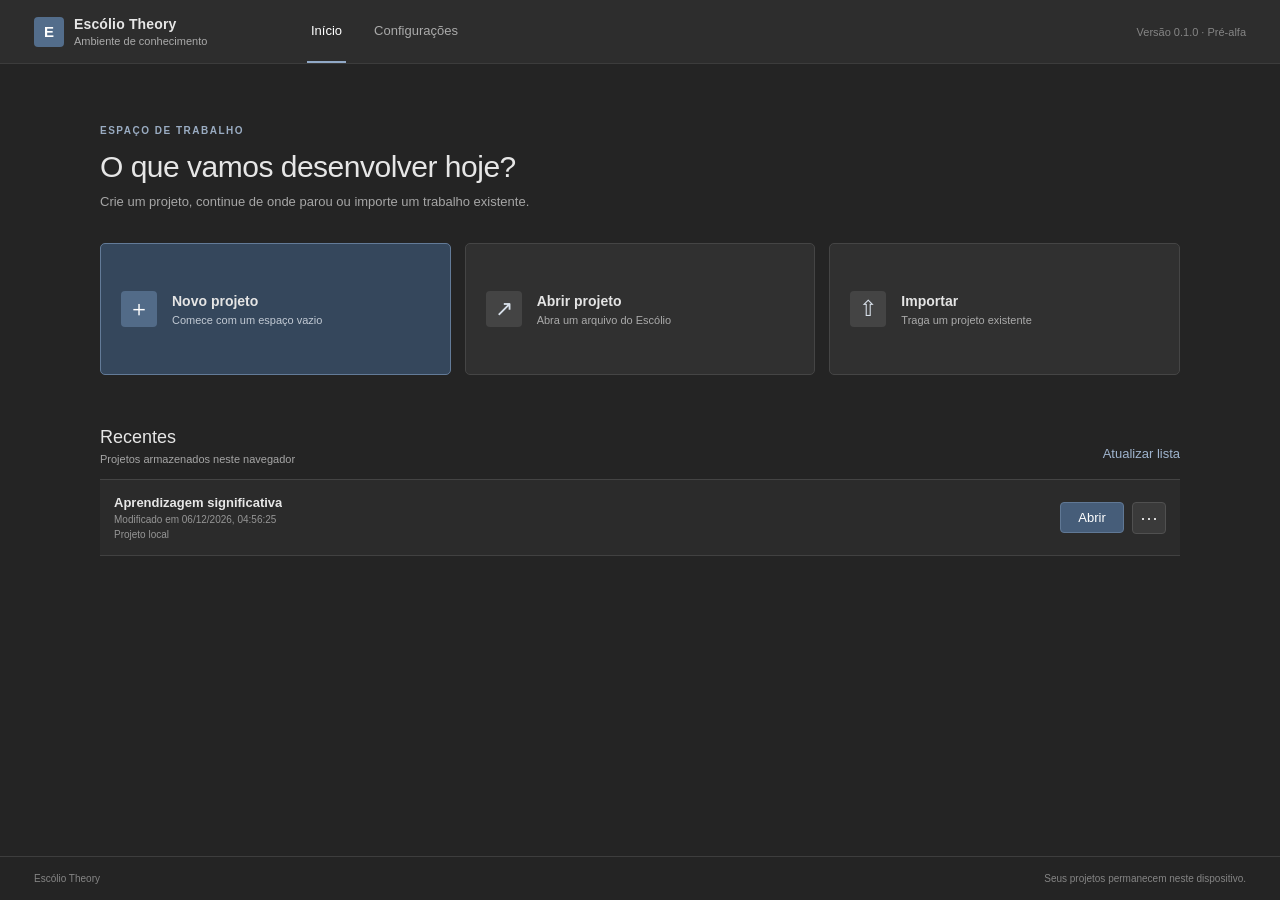
==== index.html @ ef3e4daf "Simplifica quadros de fórmulas e adiciona editor de código" ====
<!doctype html>
<html lang="pt-BR">
<head>
<meta charset="utf-8">
<meta name="viewport" content="width=device-width,initial-scale=1">
<meta name="theme-color" content="#10151d">
<meta name="description" content="Escólio Theory: ambiente para representar, organizar e estudar teorias por mapas conceituais e escólios.">
<title>Escólio Theory</title>
<link rel="stylesheet" href="css/app.css">
<link rel="stylesheet" href="css/planos-teoricos.css">
<link rel="stylesheet" href="css/escolios.css">
<link rel="stylesheet" href="css/imagens.css">
<link rel="stylesheet" href="css/interface-adobe.css">
<link rel="stylesheet" href="css/tela-inicial.css">
<link rel="stylesheet" href="css/ciencias.css">
</head>
<body>
<section id="home-screen" class="home-screen" aria-label="Tela inicial do Escólio Theory">
<header class="home-topbar"><div class="brand"><div class="mark">E</div><div><strong>Escólio Theory</strong><small>Ambiente de conhecimento</small></div></div><nav class="home-nav" aria-label="Navegação inicial"><button class="active" data-home-view="start">Início</button><button data-home-view="settings">Configurações</button></nav><span class="home-version">Versão 0.1.0 · Pré-alfa</span></header>
<main class="home-main"><section class="home-welcome"><div><span class="eyebrow">ESPAÇO DE TRABALHO</span><h1>O que vamos desenvolver hoje?</h1><p>Crie um projeto, continue de onde parou ou importe um trabalho existente.</p></div></section>
<section id="home-start-view" class="home-view"><div class="home-actions">
<button class="home-action home-action-primary" id="home-new-project"><span class="home-action-icon">＋</span><strong>Novo projeto</strong><small>Comece com um espaço vazio</small></button>
<button class="home-action" id="home-open-project"><span class="home-action-icon">↗</span><strong>Abrir projeto</strong><small>Abra um arquivo do Escólio</small></button>
<button class="home-action" id="home-import-project"><span class="home-action-icon">⇧</span><strong>Importar</strong><small>Traga um projeto existente</small></button>
</div><div class="home-section-head"><div><h2>Recentes</h2><p>Projetos armazenados neste navegador</p></div><button id="home-refresh-recent" class="home-text-button">Atualizar lista</button></div><div id="home-recent-list" class="home-recent-list"></div><div id="home-empty-recent" class="home-empty" hidden><strong>Nenhum projeto recente</strong><p>Crie um projeto novo ou importe um arquivo para começar.</p></div></section>
<section id="home-settings-view" class="home-view home-settings-view" hidden><div class="settings-heading"><span class="eyebrow">PREFERÊNCIAS DO APLICATIVO</span><h2>Configurações</h2><p>Esta área está reservada para as configurações gerais do Escólio Theory.</p></div><article class="settings-placeholder"><div class="settings-placeholder-icon">⚙</div><div><strong>Configurações em desenvolvimento</strong><p>Em uma próxima etapa, esta área reunirá aparência, comportamento, armazenamento, atalhos e preferências do programa.</p></div></article></section></main>
<footer class="home-footer"><span>Escólio Theory</span><span>Seus projetos permanecem neste dispositivo.</span></footer></section>
<div class="app" id="editor-app" hidden>
<header class="topbar">
  <div class="brand"><div class="mark">E</div><div><strong>Escólio Theory</strong><small>Ambiente de conhecimento</small></div></div>
  <div class="project-name"><button id="back-to-home" class="home-return" title="Voltar à tela inicial">⌂ Início</button><span>Projeto: <strong id="project-title">Carregando…</strong></span></div>
  <nav class="toolbar" aria-label="Ações do projeto">
    <button id="undo" title="Desfazer (Ctrl+Z)">↶</button><button id="redo" title="Refazer">↷</button>
    <button id="open-json">Abrir</button><button id="save-json" class="primary">Exportar projeto</button>
  </nav>
</header>
<main class="workspace">
<aside class="left">
  <div class="section-label">Navegação</div>
  <nav class="navigation" aria-label="Áreas do programa">
    <button class="nav-item active" data-area="mapa"><span>⌘</span> Visão geral</button>
    <button class="nav-item" data-area="mapas"><span>◇</span> Mapas conceituais</button>
    <button class="nav-item" data-area="planos"><span>▤</span> Planos teóricos</button>
    <button class="nav-item" data-area="diagramas"><span>▦</span> Diagramas</button>
    <button class="nav-item" data-area="escolios"><span>✎</span> Escólios</button>
    <button class="nav-item" data-area="documentos"><span>▧</span> Documentos</button>

  </nav>
  <div class="section-label section-heading"><span>Estrutura do projeto</span><button id="new-folder" title="Criar pasta">＋</button></div>
  <div id="project-tree" class="project-tree" aria-label="Conteúdo do projeto"></div>
  <div class="sidebar-actions">
    <button class="action" id="new-project">＋ Novo projeto</button>
    <button class="action" id="load-example">◈ Carregar exemplo</button>
    <button class="action" id="add-node">＋ Adicionar conceito</button>
    <button class="action" id="add-text">＋ Texto livre</button>
    <button class="action" id="export-md">⇩ Exportar Markdown</button>
    <button class="action" id="save-json-copy">⇩ Exportar projeto JSON</button>
  </div>
  <div class="stat"><div><b id="count-nodes">0</b><small>Elementos</small></div><div><b id="count-edges">0</b><small>Relações</small></div></div>
  <p class="footer-note">Versão 0.1.0 · Pré-alfa<br>Dados armazenados neste navegador. Exporte o JSON para manter uma cópia externa.</p>
</aside>
<section class="canvas-wrap" aria-label="Mapa conceitual">
  <div class="canvas-head"><b>Mapa conceitual</b><small>Organize ideias e relações</small></div>
  <div class="canvas-tools"><button id="add-node-top">＋ Elemento</button><button id="add-text-top">＋ Texto livre</button><button id="add-formula-block">∑ Fórmulas</button><button id="add-code-block">&lt;/&gt; Código</button><div id="diagram-tools" class="diagram-tools" hidden><span class="diagram-tools-label">Modelos</span><select id="diagram-template" aria-label="Modelo de diagrama"><option value="fluxograma">Fluxograma</option><option value="uml">UML · Classes</option><option value="arquitetura">Arquitetura</option><option value="rede">Rede</option><option value="circuito">Circuito lógico</option><option value="cientifico">Esquema científico</option></select><button id="diagram-add-template">Criar modelo</button></div><button id="clear-selection" title="Limpar seleção">Limpar seleção</button></div>
  <svg id="map" class="map" viewBox="0 0 1200 760" role="img" aria-label="Mapa conceitual do projeto"></svg>
  <div class="empty" id="empty" hidden><div><h2>Seu espaço de conhecimento</h2><p>Comece criando um conceito ou carregue o exemplo demonstrativo. Arraste de um ponto de conexão de um conceito até o ponto de outro conceito.</p><button class="primary" onclick="document.getElementById('add-node').click()">Criar primeiro conceito</button></div></div>
  <div class="status">Arraste entre pontos dos conceitos: criar conexão · Ctrl + Z: desfazer</div>
</section>
<div id="planos-workspace" hidden></div>
<div id="escolios-workspace" hidden></div>
<div id="ciencias-workspace" hidden></div>
<aside class="right">
  <div class="panel-tabs" role="tablist" aria-label="Painéis de trabalho">
    <button class="panel-tab active" data-panel="properties" role="tab" aria-selected="true">Propriedades</button>
    <button class="panel-tab" data-panel="tools" role="tab" aria-selected="false">Ferramentas</button>
    <button class="panel-tab" data-panel="colors" role="tab" aria-selected="false">Cores</button>
    <button class="panel-tab" data-panel="shapes" role="tab" aria-selected="false">Formas</button>
  </div>
  <section class="panel-content active" id="panel-properties">
    <div class="section-label">Propriedades</div><h2>Inspetor de elemento</h2>
    <div id="inspector"><p class="hint">Carregando inspetor…</p></div>
  </section>
  <section class="panel-content" id="panel-tools" hidden>
    <div class="section-label">Ferramentas</div><h2>Comandos</h2>
    <div class="tool-group"><h3>Criação</h3><button class="action" id="tool-add-node">＋ Novo conceito</button><button class="action" id="tool-add-folder">＋ Nova pasta</button></div>
    <div class="tool-group"><h3>Edição</h3><button class="action" id="tool-duplicate">Duplicar selecionado</button><button class="action" id="tool-delete">Excluir selecionado</button></div>
    <div class="tool-group"><h3>Histórico</h3><div class="tool-row"><button id="tool-undo">↶ Desfazer</button><button id="tool-redo">↷ Refazer</button></div></div>
    <div class="tool-group"><h3>Visualização</h3><div class="tool-row"><button id="zoom-in">＋ Aproximar</button><button id="zoom-out">− Afastar</button></div><button class="action" id="zoom-reset">Ajustar visualização</button></div>
    <p class="hint">As ações contextuais dependem do elemento selecionado.</p>
  </section>
  <section class="panel-content" id="panel-shapes" hidden>
    <div class="section-label">Biblioteca de diagramas</div><h2>Formas</h2>
    <p class="hint">Selecione uma forma para ver sua função e adicioná-la ao diagrama.</p>
    <div id="diagram-shape-library" class="diagram-shape-library" aria-label="Biblioteca de formas"></div>
    <div id="diagram-shape-description" class="diagram-shape-description" aria-live="polite"></div>
    <button class="action primary diagram-shape-add" id="diagram-add-shape">＋ Adicionar forma</button>
  </section>
  <section class="panel-content" id="panel-colors" hidden>
    <div class="section-label">Personalização</div><h2>Painel de cores</h2>
    <p class="hint">Escolha uma cor e aplique individualmente ao elemento selecionado. O significado e a organização das cores ficam a critério do usuário.</p>
    <div class="field"><label for="element-color">Cor selecionada</label><input id="element-color" type="color" value="#2b4c7e"></div>
    <button class="action primary" id="apply-color">Aplicar ao selecionado</button>
    <div class="tool-group"><h3>Paleta do projeto</h3><div id="saved-palette" class="saved-palette"></div><button class="action" id="save-color">＋ Guardar cor na paleta</button></div>
    <div class="tool-group"><h3>Cores recentes</h3><div id="recent-colors" class="saved-palette"></div></div>
  </section>
</aside>
</main>
</div>
<input class="file-input" id="file-open" type="file" accept="application/json,.json">
<div class="toast" id="toast" role="status" aria-live="polite"></div>
<script src="js/config.js"></script>
<script src="js/nucleo/modelo.js"></script>
<script src="js/nucleo/historico.js"></script>
<script src="js/nucleo/migracao.js"></script>
<script src="js/nucleo/validacao.js"></script>
<script src="js/nucleo/estado.js"></script>
<script src="pacotes/index.js"></script>
<script src="pacotes/geral.js"></script>
<script src="pacotes/filosofia.js"></script>
<script src="exemplos/exemplo.js"></script>
<script src="js/planos-teoricos-offline.js"></script>
<script src="js/escolios-offline.js"></script>
<script src="js/ciencias-offline.js"></script>
<script src="js/imagens-offline.js"></script>
<script src="js/projetos-offline.js"></script>
<script src="js/app.js"></script>
</body>
</html>
---- css/app.css ----
/* Escólio Theory · interface inicial · licença a definir */
:root{color-scheme:dark;--bg:#10151d;--panel:#171f2b;--panel2:#1d2836;--line:#2c394a;--text:#e8edf4;--muted:#9ba9ba;--accent:#6f91c5;--accent2:#2b4c7e;--danger:#bd6868;--shadow:0 18px 50px #0005;font-family:Inter,ui-sans-serif,system-ui,-apple-system,"Segoe UI",sans-serif}
*{box-sizing:border-box}body{margin:0;background:var(--bg);color:var(--text);height:100vh;overflow:hidden}button,input,textarea,select{font:inherit}button{cursor:pointer;border:1px solid var(--line);border-radius:8px;background:var(--panel2);color:var(--text);padding:9px 12px}button:hover{border-color:var(--accent);background:#26364a}button.primary{background:var(--accent2);border-color:#466a9c}button.danger{color:#e6a0a0}button:disabled{opacity:.4;cursor:not-allowed}
.app{height:100vh;display:grid;grid-template-rows:64px 1fr}.topbar{display:flex;align-items:center;gap:18px;padding:0 20px;border-bottom:1px solid var(--line);background:#131b26}.brand{display:flex;align-items:center;gap:11px;min-width:245px}.mark{width:31px;height:31px;border-radius:9px;background:linear-gradient(145deg,#7797c8,#2b4c7e);display:grid;place-items:center;font-weight:800;color:white}.brand strong{display:block;font-size:14px;letter-spacing:.2px}.brand small{color:var(--muted);font-size:11px}.project-name{flex:1;min-width:100px;color:var(--muted);font-size:13px}.toolbar{display:flex;gap:7px;align-items:center}.workspace{display:grid;grid-template-columns:250px minmax(0,1fr) 290px;min-height:0}.left,.right{background:var(--panel);padding:18px 16px;overflow:auto}.left{border-right:1px solid var(--line)}.right{border-left:1px solid var(--line)}.section-label{font-size:10px;text-transform:uppercase;letter-spacing:1.2px;color:var(--muted);font-weight:700;margin:5px 0 13px}.left p,.hint{font-size:12px;line-height:1.55;color:var(--muted)}.left .action{width:100%;text-align:left;margin:4px 0}.left .action span{color:var(--muted);float:right}.stat{border-top:1px solid var(--line);margin-top:20px;padding-top:15px;display:grid;grid-template-columns:1fr 1fr;gap:10px}.stat div{background:#111923;border:1px solid var(--line);border-radius:9px;padding:11px}.stat b{display:block;font-size:20px}.stat small{font-size:10px;color:var(--muted)}.canvas-wrap{position:relative;min-width:0;overflow:hidden;background-color:#111821;background-image:radial-gradient(#344255 1px,transparent 1px);background-size:22px 22px}.canvas-head{position:absolute;top:15px;left:18px;z-index:2;background:#151e2bdc;border:1px solid var(--line);padding:9px 12px;border-radius:9px;backdrop-filter:blur(8px)}.canvas-head b{font-size:12px;display:block}.canvas-head small{color:var(--muted);font-size:10px}.canvas-tools{position:absolute;right:16px;top:15px;z-index:2;display:flex;gap:6px}.canvas-tools button{padding:7px 10px;background:#151e2bde}.map{width:100%;height:100%;min-height:450px;touch-action:none;user-select:none}.edge{stroke:#6e829d;stroke-width:2;opacity:.8}.edge-label{fill:#aebbd0;font-size:12px;text-anchor:middle}.node{cursor:grab}.node:active{cursor:grabbing}.node:not(.text-node) rect{fill:#1c2a3b;stroke:#56739b;stroke-width:1.5;rx:12}.node:not(.text-node).selected rect{stroke:#a8c6f2;stroke-width:3;filter:drop-shadow(0 0 8px #6f91c588)}.node text{fill:#f0f4fa;font-size:14px;text-anchor:middle;pointer-events:none}.node .sub{fill:#aab8c9;font-size:10px}.empty{position:absolute;inset:0;display:grid;place-items:center;text-align:center;padding:30px;pointer-events:auto}.empty[hidden]{display:none!important}.empty div{max-width:360px;background:#151e2be8;border:1px solid var(--line);padding:25px;border-radius:14px}.empty h2{font-size:17px;margin:0 0 8px}.empty p{color:var(--muted);font-size:12px;line-height:1.6}.field{margin:13px 0}.field label{display:block;color:var(--muted);font-size:11px;margin-bottom:6px}.field input,.field textarea,.field select{width:100%;border:1px solid var(--line);border-radius:8px;background:#101720;color:var(--text);padding:9px;outline:none}.field textarea{min-height:100px;resize:vertical;line-height:1.5}.field input:focus,.field textarea:focus{border-color:var(--accent)}.right h2{font-size:14px;margin:0 0 18px}.inspector-actions{display:flex;gap:7px;flex-wrap:wrap}.inspector-actions button{font-size:11px}.status{position:absolute;bottom:12px;left:14px;font-size:10px;color:var(--muted);background:#151e2bdc;padding:6px 9px;border-radius:6px}.toast{position:fixed;bottom:20px;left:50%;transform:translateX(-50%);background:#26384d;border:1px solid #58759b;padding:10px 16px;border-radius:9px;box-shadow:var(--shadow);font-size:12px;z-index:10;display:none}.toast.show{display:block}.file-input{display:none}.footer-note{font-size:10px;color:var(--muted);line-height:1.5;margin-top:25px}
@media(max-width:1050px){.workspace{grid-template-columns:205px minmax(0,1fr) 250px}.brand{min-width:190px}.topbar{gap:10px;padding:0 12px}.toolbar button{padding:8px;font-size:11px}}
@media(max-width:760px){body{overflow:auto;height:auto}.app{height:auto;min-height:100vh;grid-template-rows:auto 1fr}.topbar{flex-wrap:wrap;padding:12px}.brand{min-width:0}.project-name{order:3;flex-basis:100%}.toolbar{margin-left:auto;flex-wrap:wrap}.workspace{grid-template-columns:1fr;grid-template-rows:auto minmax(520px,65vh) auto}.left{display:none}.right{border-top:1px solid var(--line)}.map{min-height:520px}}
/* Pontos de conexão do mapa */
.connection-port{fill:#dce5f0;stroke:#526d91;stroke-width:1.5;cursor:crosshair;opacity:.85;transition:opacity .12s,fill .12s}.node:hover .connection-port,.node.selected .connection-port{opacity:1}.connection-port:hover{fill:#7fa4d8;stroke:#dce5f0;opacity:1}.edge-preview{stroke:#8da9d0;stroke-width:2;stroke-dasharray:5 4;pointer-events:none}

/* Seleção e edição de rótulos das conexões */
.edge{cursor:pointer}.edge.selected-edge{stroke:#a8c6f2;stroke-width:3;opacity:1}.edge-label{cursor:pointer;paint-order:stroke;stroke:#111821;stroke-width:4px;stroke-linejoin:round}.edge-label.selected-edge-label{fill:#dce8fb}


/* Painéis de navegação, estrutura, ferramentas e cores */
.workspace{grid-template-columns:258px minmax(0,1fr) 300px}
.left{display:flex;flex-direction:column;gap:7px}
.navigation{display:grid;gap:3px}
.nav-item{width:100%;text-align:left;background:transparent;border-color:transparent;padding:8px 9px;font-size:12px;color:var(--muted)}
.nav-item span{display:inline-block;width:22px;color:var(--muted)}
.nav-item.active{background:#223147;border-color:#344b68;color:var(--text)}
.nav-item.active span{color:#c3d3e8}
.section-heading{display:flex;align-items:center;justify-content:space-between;margin-top:17px;margin-bottom:4px}
.section-heading button{padding:2px 7px;font-size:16px}
.project-tree{min-height:90px;max-height:34vh;overflow:auto;border-top:1px solid var(--line);border-bottom:1px solid var(--line);padding:7px 0}
.tree-row{display:flex;align-items:center;gap:6px;width:100%;padding:6px 7px;border:0;background:transparent;text-align:left;font-size:11px;color:var(--text);border-radius:5px}
.tree-row:hover,.tree-row.selected{background:#223147}
.tree-row .tree-toggle{width:15px;color:var(--muted);text-align:center}
.tree-row .tree-icon{color:#b49a70}
.tree-children{padding-left:13px}
.sidebar-actions{display:grid;gap:2px;margin-top:8px}
.sidebar-actions .action{margin:0;padding:7px 9px;font-size:11px}
.left .stat{margin-top:auto}
.right{padding:0;display:flex;flex-direction:column}
.panel-tabs{display:flex;gap:2px;padding:10px 10px 0;border-bottom:1px solid var(--line);position:sticky;top:0;background:var(--panel);z-index:3}
.panel-tab{flex:1;padding:8px 4px;border:0;border-bottom:2px solid transparent;border-radius:0;background:transparent;font-size:11px;color:var(--muted)}
.panel-tab.active{color:var(--text);border-bottom-color:var(--accent)}
.panel-content{padding:16px;overflow:auto;min-height:0}
.panel-content[hidden]{display:none!important}
.panel-content h2{margin-top:0}
.tool-group{border-top:1px solid var(--line);padding:12px 0}
.tool-group h3{font-size:11px;color:var(--muted);font-weight:600;margin:0 0 8px}
.tool-group .action{width:100%;text-align:left;margin:3px 0;font-size:11px}
.tool-row{display:flex;gap:6px}.tool-row button{flex:1;font-size:11px;padding:8px 5px}
.saved-palette{display:flex;flex-wrap:wrap;gap:7px;margin:9px 0}
.palette-swatch{width:27px;height:27px;padding:0;border:1px solid #ffffff55;border-radius:5px;min-width:27px}
.palette-swatch:hover{outline:2px solid var(--accent);outline-offset:2px}
#element-color{width:100%;height:39px;padding:3px;border:1px solid var(--line);border-radius:7px;background:var(--panel2)}
.inspector-section{border-top:1px solid var(--line);margin-top:12px}
.inspector-section summary{cursor:pointer;padding:11px 0;font-size:11px;font-weight:650;color:var(--text);list-style:none}
.inspector-section summary:after{content:"＋";float:right;color:var(--muted)}
.inspector-section[open] summary:after{content:"−"}
.inspector-section .section-body{padding-bottom:7px}
.node:not(.text-node) rect{fill:#1c2a3b;stroke-width:2}
.edge{stroke-width:2}
@media(max-width:1050px){.workspace{grid-template-columns:220px minmax(0,1fr) 270px}}
@media(max-width:760px){.workspace{grid-template-columns:1fr;grid-template-rows:auto minmax(520px,65vh) auto}.left{display:flex;max-height:none;border-right:0;border-bottom:1px solid var(--line)}.project-tree{max-height:180px}.right{border-left:0}.panel-content{max-height:none}}

/* Relações formais são destacadas sem alterar a identidade visual do mapa. */
.edge.formal-proposition{stroke-width:2.6;opacity:1}.edge-label.proposition-label{font-weight:650;fill:#d3deed}


/* Elemento Texto Livre */
.text-node-foreign{overflow:visible}
.text-node-content{width:100%;height:100%;padding:4px 7px;color:var(--text);font-size:14px;line-height:1.5;overflow:hidden;overflow-wrap:anywhere;user-select:text;background:transparent;border:0;outline:0}
.text-node-content h1,.text-node-content h2,.text-node-content h3{line-height:1.2;margin:0 0 .45em;font-weight:700}
.text-node-content h1{font-size:1.55em}.text-node-content h2{font-size:1.3em}.text-node-content h3{font-size:1.12em}
.text-node-content p{margin:0 0 .55em}.text-node-content p:last-child{margin-bottom:0}
.text-node-content ul,.text-node-content ol{margin:.25em 0 .6em;padding-left:1.5em}
.text-node-content blockquote{margin:.4em 0;padding-left:.8em;border-left:2px solid var(--accent);color:var(--muted)}
.text-node-content code{font-family:ui-monospace,monospace;background:#64748b33;border-radius:3px;padding:1px 3px}
.text-node-content pre{white-space:pre-wrap;background:#0c121a;padding:7px;border-radius:5px}
.text-node-content a{color:#9bb9e5;text-decoration:underline}
.text-node-content textarea{width:100%;height:100%;min-height:55px;resize:none;background:transparent;color:var(--text);border:0;border-radius:0;padding:7px;font:inherit;line-height:1.5;outline:none;user-select:text}
.text-node-frame{fill:transparent;stroke:transparent;stroke-width:1.2;pointer-events:all}
.node.selected .text-node-frame{stroke:#a8c6f2;stroke-dasharray:4 3}
.text-resize-handle{fill:#dce5f0;stroke:#526d91;stroke-width:1.5;cursor:nwse-resize}
.text-node .connection-port{opacity:.08}
.text-node.selected .connection-port,.text-node:hover .connection-port{opacity:1}

/* Estilos configuráveis das conexões */
.edge{fill:none;stroke-linecap:round;stroke-linejoin:round;pointer-events:stroke}
.edge.selected-edge{pointer-events:stroke}
#inspector input[type="range"]{width:100%;padding:0}
#inspector input[type="color"]{width:100%;height:34px;padding:2px}

/* Ferramentas da área Diagramas */
.diagram-tools{display:flex;gap:5px;align-items:center;padding:5px;background:#151e2be8;border:1px solid var(--line);border-radius:8px}
.diagram-tools[hidden]{display:none!important}
.diagram-tools select{max-width:145px;background:#101720;color:var(--text);border:1px solid var(--line);border-radius:6px;padding:7px;font-size:11px}
.diagram-tools button{font-size:11px;padding:7px 9px;white-space:nowrap}
.diagram-shape{stroke-width:1.7;vector-effect:non-scaling-stroke}
.diagram-title{fill:var(--text);font-size:13px;text-anchor:middle;dominant-baseline:middle;pointer-events:none}
@media(max-width:1150px){.diagram-tools{flex-wrap:wrap;max-width:55vw}.diagram-tools select{max-width:115px}}

/* Biblioteca lateral de formas do editor de diagramas */
.diagram-tools-label{font-size:10px;color:var(--muted);padding:0 3px;white-space:nowrap}
.diagram-shape-library{display:grid;grid-template-columns:repeat(2,minmax(0,1fr));gap:7px;margin:12px 0}
.diagram-shape-card{min-width:0;display:flex;flex-direction:column;align-items:center;justify-content:center;gap:4px;padding:7px 5px;background:#121a24;border:1px solid var(--line);border-radius:7px;color:var(--text)}
.diagram-shape-card:hover{background:#202d3d;border-color:#7189a8}
.diagram-shape-card.selected{border-color:var(--accent);background:#223147;box-shadow:inset 0 0 0 1px #6f91c555}
.diagram-shape-card svg{display:block;width:100%;height:52px;max-width:100px}
.diagram-shape-card span{font-size:10px;text-align:center;line-height:1.25}
.diagram-shape-description{border-top:1px solid var(--line);padding:11px 2px 5px;min-height:82px}
.diagram-shape-description strong{font-size:12px}
.diagram-shape-description p{font-size:11px;line-height:1.5;color:var(--muted);margin:5px 0}
.diagram-shape-add{width:100%;margin-top:7px}


/* Quadros nativos de fórmulas e código */
.formula-plain-foreign,.code-node-foreign{overflow:visible}
.formula-plain{width:100%;height:100%;background:#151e2b;border:1px solid #536b8b;border-radius:10px;overflow:hidden;padding:14px;box-sizing:border-box}
.formula-plain textarea{width:100%;height:100%;resize:none;border:0;outline:0;background:transparent;color:#e8edf4;font:16px/1.7 ui-monospace,SFMono-Regular,Consolas,monospace;white-space:pre-wrap;overflow:auto}
.node.selected .formula-plain{outline:2px solid #8fb4e8}
.code-node{width:100%;height:100%;display:flex;flex-direction:column;overflow:hidden;background:#090d12;border:1px solid #293646;border-radius:10px;color:#d7e0ec;box-sizing:border-box;box-shadow:0 8px 24px #0005}
.code-node-head{height:30px;flex:0 0 30px;display:flex;align-items:center;padding:0 12px;background:#111821;border-bottom:1px solid #263342}
.code-node-language{font:10px/1 ui-monospace,SFMono-Regular,Consolas,monospace;color:#8da4c0;text-transform:lowercase}
.code-editor{display:flex;flex:1;min-height:0;overflow:hidden;background:#090d12}
.code-gutter{flex:0 0 42px;margin:0;padding:12px 9px 12px 0;overflow:hidden;text-align:right;background:#0d131b;color:#53647b;border-right:1px solid #202b38;font:12px/1.65 ui-monospace,SFMono-Regular,Consolas,monospace;user-select:none}
.code-surface{position:relative;flex:1;min-width:0;overflow:hidden}
.code-highlight,.code-input{position:absolute;inset:0;width:100%;height:100%;margin:0;padding:12px 14px;border:0;white-space:pre;tab-size:4;font:12px/1.65 ui-monospace,SFMono-Regular,Consolas,monospace;letter-spacing:normal;overflow:auto;box-sizing:border-box}
.code-highlight{pointer-events:none;color:#d7e0ec;background:transparent}
.code-highlight code{font:inherit}
.code-input{resize:none;outline:0;background:transparent;color:transparent;-webkit-text-fill-color:transparent;caret-color:#f0f4fa;overflow:auto}
.code-input::selection{background:#526d9180}
.tok-keyword{color:#c792ea}.tok-string{color:#c3e88d}.tok-comment{color:#718096;font-style:italic}.tok-number{color:#f78c6c}.tok-function{color:#82aaff}.tok-variable{color:#f0c674}.tok-operator{color:#89ddff}
.node.selected .code-node{outline:2px solid #8fb4e8}
---- css/planos-teoricos.css ----
#planos-workspace{position:absolute;inset:0;z-index:5;background:var(--bg)}#planos-workspace[hidden]{display:none!important}.workspace{position:relative}.workspace.pt-active>.left,.workspace.pt-active>.canvas-wrap,.workspace.pt-active>.right{visibility:hidden;pointer-events:none}.pt-shell{height:100%;display:grid;grid-template-columns:var(--pt-left,245px) 5px minmax(360px,1fr) 5px var(--pt-right,285px);background:var(--bg);min-height:0}.pt-left,.pt-right{background:var(--panel);overflow:auto;padding:17px 14px;min-width:0}.pt-left{width:var(--pt-left,245px);border-right:1px solid var(--line)}.pt-right{width:var(--pt-right,285px);border-left:1px solid var(--line)}.pt-resizer{cursor:col-resize;background:transparent;touch-action:none}.pt-resizer:hover{background:var(--line)}.pt-brand{display:flex;justify-content:space-between;align-items:center;font-size:10px;font-weight:800;letter-spacing:1.2px;margin-bottom:14px}.pt-brand button{padding:4px 9px}.pt-input,.pt-meta input,.pt-doc-title,.pt-doc-head textarea,.pt-field input,.pt-field select{width:100%;background:#101720;color:var(--text);border:1px solid var(--line);border-radius:7px;padding:9px;font:inherit}.pt-library-tools{display:flex;gap:6px;margin:10px 0}.pt-library-tools button,.pt-left-foot button{font-size:11px;padding:7px}.pt-library{display:grid;gap:4px;margin-top:10px}.pt-plan-item{display:grid;text-align:left;gap:4px;padding:10px;border-color:transparent;background:transparent}.pt-plan-item.active{background:#223147;border-color:#344b68}.pt-plan-item strong{font-size:12px}.pt-plan-item small,.pt-plan-item span{font-size:10px;color:var(--muted)}.pt-folder{display:flex;justify-content:space-between;color:var(--muted);font-size:11px;padding:7px}.pt-left-foot{display:grid;gap:6px;margin-top:16px}.pt-main{min-width:0;overflow:auto}.pt-top{display:flex;justify-content:space-between;align-items:center;gap:12px;padding:18px 26px;border-bottom:1px solid var(--line);background:#131b26}.pt-top small{font-size:10px;color:var(--muted)}.pt-top h1{font-size:17px;margin:4px 0 0}.pt-top-actions{display:flex;align-items:center;gap:6px}.pt-top-actions span{font-size:10px;color:var(--muted);margin-right:8px}.pt-top-actions button{font-size:11px;padding:7px}.pt-editor{max-width:920px;margin:0 auto;padding:28px 36px 70px}.pt-welcome{margin:15vh auto;text-align:center;max-width:440px}.pt-welcome h2{font-size:22px}.pt-welcome p,.pt-muted{font-size:12px;line-height:1.6;color:var(--muted)}.pt-primary{background:var(--accent2);border-color:#466a9c}.pt-doc-head{padding-bottom:22px;border-bottom:1px solid var(--line)}.pt-doc-title{font-size:25px;font-weight:700;border:0;background:transparent;padding:5px 0}.pt-doc-head textarea{margin-top:10px;min-height:58px;resize:vertical;font-size:12px}.pt-meta{display:grid;grid-template-columns:1fr 1fr;gap:7px;margin-top:10px}.pt-meta input{font-size:11px}.pt-block-toolbar{display:flex;align-items:center;gap:10px;margin:18px 0;color:var(--muted);font-size:10px}.pt-block-toolbar button,.pt-add-bottom button{font-size:11px;padding:7px 10px}.pt-block{border:1px solid transparent;border-radius:8px;padding:9px 10px;margin:10px 0;transition:border-color .12s}.pt-block:hover,.pt-block.selected{border-color:var(--line);background:#151e29}.pt-block-head{display:flex;align-items:center;gap:8px;color:var(--muted);font-size:10px;margin-bottom:6px}.pt-block-grip{padding:2px 6px;border:0;background:transparent}.pt-block-actions{margin-left:auto;display:flex;gap:3px}.pt-block-actions button,.pt-block-foot button{font-size:10px;padding:3px 7px;background:transparent;border-color:transparent;color:var(--muted)}.pt-block textarea,.pt-block input[data-content]{display:block;width:100%;resize:vertical;min-height:78px;background:transparent;color:var(--text);border:0;outline:0;padding:6px 3px;font:13px/1.65 inherit}.pt-block input[data-content]{font-size:19px;font-weight:650;min-height:36px}.pt-block-foot{display:flex;gap:4px;opacity:.65}.pt-block:hover .pt-block-foot{opacity:1}.pt-ref-chip{font-size:10px;color:var(--accent)}.pt-add-bottom{text-align:center;margin:25px}.pt-tabs{display:flex;border-bottom:1px solid var(--line)}.pt-tabs button{flex:1;border:0;border-radius:0;background:transparent;color:var(--muted);font-size:10px;padding:12px 4px}.pt-tabs button.active{color:var(--text);border-bottom:2px solid var(--accent)}.pt-inspector{padding:15px;overflow:auto}.pt-inspector h3{font-size:13px;margin:3px 0 14px}.pt-inspector h4{font-size:11px;margin:18px 0 7px}.pt-field{display:grid;gap:5px;margin:12px 0}.pt-field label{font-size:10px;color:var(--muted)}.pt-field input,.pt-field select{font-size:11px}.pt-inspector button{font-size:10px;padding:7px;margin:3px}.pt-ref-item{border-bottom:1px solid var(--line);padding:10px 0;display:grid;gap:4px}.pt-ref-item strong{font-size:11px}.pt-ref-item small{font-size:10px;color:var(--muted)}.pt-metrics{display:grid;grid-template-columns:1fr 1fr;gap:7px}.pt-metrics div{padding:10px;background:#111923;border:1px solid var(--line);border-radius:7px}.pt-metrics strong,.pt-metrics small{display:block}.pt-metrics strong{font-size:18px}.pt-metrics small{font-size:10px;color:var(--muted)}.pt-issues{padding-left:17px;color:var(--muted);font-size:11px;line-height:1.6}.pt-insert-menu{position:fixed;inset:0;z-index:100;background:#0009;display:grid;place-items:center;padding:20px}.pt-insert-card,.pt-reference-form,.pt-history-box{background:var(--panel);border:1px solid var(--line);border-radius:12px;padding:20px;width:min(520px,95vw);max-height:85vh;overflow:auto;box-shadow:var(--shadow)}.pt-insert-card>div{display:grid;grid-template-columns:1fr 1fr;gap:6px;margin:14px 0}.pt-insert-card button,.pt-reference-form button{font-size:11px}.pt-reference-form label{display:grid;gap:5px;font-size:10px;color:var(--muted);margin:9px 0}.pt-reference-form input{padding:8px;background:#101720;color:var(--text);border:1px solid var(--line);border-radius:6px}.pt-history-box article{display:grid;grid-template-columns:1fr auto auto;align-items:center;gap:8px;padding:9px 0;border-bottom:1px solid var(--line)}.pt-history-box small{color:var(--muted);font-size:10px}.pt-history-box button{font-size:10px;padding:6px}.pt-history-box p{font-size:11px;color:var(--muted)}@media(max-width:900px){.pt-shell{grid-template-columns:190px 5px minmax(300px,1fr)}.pt-right,.pt-resizer[data-resize=right]{display:none}.pt-editor{padding:20px}.pt-top{padding:14px}}@media(max-width:650px){.pt-shell{grid-template-columns:1fr}.pt-left,.pt-resizer{display:none}.pt-top{flex-wrap:wrap}.pt-top-actions{flex-wrap:wrap}.pt-editor{padding:14px}.pt-meta{grid-template-columns:1fr}}
---- css/escolios.css ----
#escolios-workspace{position:absolute;inset:0;z-index:6;background:var(--bg)}#escolios-workspace[hidden]{display:none!important}.workspace{position:relative}.workspace.es-active>.left,.workspace.es-active>.canvas-wrap,.workspace.es-active>.right{visibility:hidden;pointer-events:none}.es-shell{height:100%;min-height:0;display:grid;grid-template-columns:var(--es-left,245px) 5px minmax(340px,1fr) var(--es-right,290px);background:var(--bg)}.es-left,.es-right{min-width:0;overflow:auto;background:var(--panel);padding:16px 13px}.es-left{border-right:1px solid var(--line)}.es-right{border-left:1px solid var(--line)}.es-resizer{cursor:col-resize}.es-brand,.es-top,.es-section-head{display:flex;align-items:center;justify-content:space-between;gap:10px}.es-brand{font-size:10px;letter-spacing:1px;margin-bottom:12px}.es-input,.es-filter-row select,.es-summary,.es-inspector input,.es-inspector select{width:100%;background:#101720;color:var(--text);border:1px solid var(--line);border-radius:7px;padding:9px}.es-filter-row{display:grid;grid-template-columns:1fr 1fr;gap:5px;margin:8px 0}.es-filter-row select{font-size:10px}.es-library-tools,.es-actions,.es-toolbar{display:flex;gap:5px;flex-wrap:wrap}.es-library-tools{margin:8px 0}.es-library-tools button,.es-left-foot button,.es-actions button,.es-toolbar button,.es-tabs button{font-size:10px;padding:7px}.es-folders,.es-library{display:grid;gap:4px;margin:8px 0}.es-folder,.es-entry{width:100%;text-align:left;background:transparent;border-color:transparent;padding:8px;font-size:11px}.es-folder.active,.es-entry.active{background:#223147;border-color:#344b68}.es-entry{display:grid;gap:4px}.es-entry small,.es-entry span{font-size:10px;color:var(--muted)}.es-left-foot{display:grid;gap:5px;margin-top:14px}.es-main{min-width:0;overflow:auto}.es-top{padding:15px 20px;border-bottom:1px solid var(--line);background:#131b26}.es-top small,.es-meta-line{font-size:10px;color:var(--muted)}.es-top h1{font-size:17px;margin:4px 0 0}.es-actions{align-items:center}.es-actions span{font-size:10px;color:var(--muted)}.es-tabs{display:flex;gap:4px;padding:8px 20px;border-bottom:1px solid var(--line)}.es-tabs button{background:transparent;border-color:transparent;color:var(--muted)}.es-tabs button.active{color:var(--text);border-bottom:2px solid var(--accent)}.es-content{max-width:950px;margin:auto;padding:24px 30px 60px}.es-document{max-width:830px;margin:auto}.es-title{width:100%;background:transparent;border:0;color:var(--text);font-size:25px;font-weight:700;padding:5px 0;outline:0}.es-meta-line{margin:7px 0}.es-summary{min-height:54px;resize:vertical;margin:9px 0;font-size:12px}.es-toolbar{margin:10px 0}.es-editor{width:100%;min-height:430px;resize:vertical;background:#121a24;color:var(--text);border:1px solid var(--line);border-radius:8px;padding:16px;font:13px/1.75 ui-monospace,monospace}.es-editor:focus{outline:1px solid var(--accent)}.es-preview{min-height:430px;padding:18px;border:1px solid var(--line);border-radius:8px;line-height:1.7}.es-preview[hidden],.es-editor[hidden]{display:none!important}.es-preview blockquote{border-left:3px solid var(--accent);padding-left:12px;color:var(--muted)}.es-editor-foot{display:flex;justify-content:space-between;color:var(--muted);font-size:10px;padding:8px}.es-welcome{text-align:center;margin:15vh auto;max-width:440px}.es-welcome p,.es-muted,.es-section-head p{font-size:12px;color:var(--muted);line-height:1.6}.es-primary{background:var(--accent2);border-color:#466a9c}.es-inspector{padding:15px}.es-inspector h3{font-size:13px}.es-inspector label,.es-style{display:grid;gap:5px;margin:12px 0;font-size:10px;color:var(--muted)}.es-inspector input,.es-inspector select{font-size:11px}.es-danger{color:#e6a0a0}.es-section-head h2,.es-content h2{font-size:18px;margin:0 0 5px}.es-link{display:flex;justify-content:space-between;align-items:center;gap:10px;padding:12px;margin:8px 0;border:1px solid var(--line);border-radius:8px;background:#151e29}.es-link>div{display:grid;gap:4px}.es-link b{font-size:12px}.es-link small{font-size:10px;color:var(--muted)}.es-link p{font-size:11px}.es-link button{font-size:10px;padding:6px}.es-graph{margin-top:24px;padding:14px;border:1px solid var(--line);border-radius:8px}.es-graph h3{font-size:12px}.es-graph-center,.es-graph-link{padding:9px;margin:7px auto;text-align:center;border:1px solid #526d91;border-radius:7px;max-width:420px;font-size:11px}.es-graph-center{background:#1c2a3b;font-weight:700}.es-metrics{display:grid;grid-template-columns:repeat(4,1fr);gap:8px;margin:16px 0}.es-metrics div{background:#111923;border:1px solid var(--line);border-radius:7px;padding:11px}.es-metrics b,.es-metrics small{display:block}.es-metrics small{font-size:10px;color:var(--muted)}.es-modal{position:fixed;inset:0;z-index:100;background:#0009;display:grid;place-items:center;padding:20px}.es-modal-card{width:min(560px,95vw);max-height:85vh;overflow:auto;padding:20px;background:var(--panel);border:1px solid var(--line);border-radius:12px}.es-modal-card label{display:grid;gap:5px;margin:9px 0;font-size:10px;color:var(--muted)}.es-modal-card input{padding:8px;background:#101720;color:var(--text);border:1px solid var(--line);border-radius:6px}.es-modal-card article{display:flex;justify-content:space-between;padding:10px 0;border-bottom:1px solid var(--line)}@media(max-width:900px){.es-shell{grid-template-columns:190px 5px minmax(300px,1fr)}.es-right{display:none}.es-content{padding:18px}}@media(max-width:650px){.es-shell{grid-template-columns:1fr}.es-left,.es-resizer{display:none}.es-top{flex-wrap:wrap}.es-content{padding:14px}.es-metrics{grid-template-columns:1fr 1fr}}
---- css/imagens.css ----
/* Biblioteca global de imagens */
#global-images-button{white-space:nowrap}
.image-library-overlay{position:fixed;inset:0;z-index:1000;background:#080d14c9;display:grid;place-items:center;padding:20px}
.image-library-modal{width:min(900px,96vw);max-height:88vh;overflow:auto;background:var(--panel,#182230);border:1px solid var(--line,#344255);border-radius:12px;padding:20px;box-shadow:0 18px 60px #0008;color:var(--text,#edf2f8)}
.image-library-modal>header{display:flex;align-items:center;justify-content:space-between;border-bottom:1px solid var(--line);padding-bottom:12px}
.image-library-modal header small{font-size:10px;color:var(--muted);letter-spacing:.08em}
.image-library-modal h2{font-size:18px;margin:4px 0}
.image-library-modal header button{font-size:24px;padding:2px 10px}
.image-library-import{display:flex;align-items:center;margin:16px 0}
.image-library-import input{max-width:260px;margin-left:10px}
.image-library-list{display:grid;grid-template-columns:repeat(auto-fill,minmax(190px,1fr));gap:12px}
.image-library-card{min-width:0;padding:10px;border:1px solid var(--line);border-radius:8px;background:var(--panel2,#111a25);display:grid;gap:8px}
.image-library-card img{width:100%;height:125px;object-fit:contain;background:#0b1119;border-radius:5px}
.image-library-card strong,.image-library-card small{display:block;overflow-wrap:anywhere}
.image-library-card small{color:var(--muted);font-size:10px;margin-top:3px}
.image-library-card>div:last-child{display:flex;gap:6px}
.image-library-card button{font-size:10px;padding:7px 8px}
.image-node-foreign{overflow:visible;pointer-events:none}
.image-node-content{width:100%;height:100%;display:flex;gap:5px;align-items:center;justify-content:center;overflow:hidden;pointer-events:none}
.image-node-content[data-position="baixo"],.image-node-content[data-position="cima"]{flex-direction:column}
.image-node-content[data-position="cima"]{flex-direction:column-reverse}
.image-node-content[data-position="direita"]{flex-direction:row}
.image-node-content[data-position="esquerda"]{flex-direction:row-reverse}
.image-node-content img{display:block;max-width:100%;max-height:100%;object-fit:contain;flex:1;min-width:0;min-height:0}
.image-node-content figcaption{font-size:12px;line-height:1.3;text-align:center;overflow-wrap:anywhere;max-width:100%;color:var(--text)}
.image-node-frame{fill:transparent;stroke:transparent;pointer-events:all}
.node.selected .image-node-frame{stroke:#a8c6f2;stroke-dasharray:4 3}
.image-node .connection-port{opacity:.08}
.image-node.selected .connection-port,.image-node:hover .connection-port{opacity:1}

.pt-image-import{display:inline-flex;align-items:center;gap:8px;padding:7px 10px;border:1px solid var(--line);border-radius:6px;font-size:11px;cursor:pointer}
.pt-image-import input{max-width:190px;font-size:10px}
.pt-image-preview{display:block;max-width:min(100%,520px);max-height:280px;object-fit:contain;margin:10px 0;border:1px solid var(--line);border-radius:5px;background:#0b1119}
.pt-block [data-image-caption]{display:block;width:min(100%,520px);margin-top:8px;padding:8px;background:var(--panel2);color:var(--text);border:1px solid var(--line);border-radius:6px}

.es-inline-image{display:block;max-width:100%;max-height:520px;object-fit:contain;margin:14px auto;border-radius:4px}
.es-preview .es-inline-image{max-width:100%}
.pt-image-caption{font-size:12px;color:var(--muted);margin:5px 0}

.node:not(.text-node) rect.image-node-frame{fill:transparent;stroke:transparent;rx:0}
.node:not(.text-node).image-node.selected rect.image-node-frame{fill:transparent;stroke:#a8c6f2;stroke-dasharray:4 3}
.image-node-content{margin:0}
.image-node-content img{width:100%;height:100%;flex:1 1 auto;min-height:0}
---- css/interface-adobe.css ----
/* Escólio Theory · linguagem visual Adobe híbrida
   Camada de apresentação: não altera a lógica dos módulos. */
:root{
  color-scheme:dark;
  --bg:#242424;
  --panel:#2d2d2d;
  --panel2:#383838;
  --line:#454545;
  --text:#e6e6e6;
  --muted:#a5a5a5;
  --accent:#8aa9cf;
  --accent2:#405a78;
  --danger:#d08080;
  --shadow:0 12px 32px #0005;
  --surface-raised:#333;
  --surface-soft:#292929;
  --focus:#9bb9df;
  font-family:Inter,"Segoe UI",Roboto,Arial,sans-serif;
}
html,body{background:var(--bg);color:var(--text)}
body{font-size:13px}
button,input,textarea,select{font-family:inherit}
button{
  border:1px solid #505050;border-radius:4px;background:#3a3a3a;color:#e4e4e4;
  padding:7px 10px;transition:background .12s,border-color .12s,color .12s;
}
button:hover{background:#484848;border-color:#777}
button:focus-visible,input:focus-visible,select:focus-visible,textarea:focus-visible{
  outline:1px solid var(--focus);outline-offset:1px
}
button.primary{background:#4a6688;border-color:#617fa3;color:#fff}
button.primary:hover{background:#58779d}
button.danger{color:#e2a0a0}
.app{grid-template-rows:56px minmax(0,1fr)}
.topbar{
  gap:16px;padding:0 16px;background:#303030;border-bottom:1px solid #171717;
  box-shadow:0 1px 0 #ffffff08;z-index:20
}
.brand{min-width:220px;gap:9px}
.mark{
  width:28px;height:28px;border-radius:4px;background:#536d8b;
  color:#fff;font-size:15px;box-shadow:none
}
.brand strong{font-size:13px;letter-spacing:.15px;font-weight:650}
.brand small{font-size:10px;color:#aaa}
.project-name{font-size:12px;color:#aaa}
.project-name strong{color:#e6e6e6;font-weight:600}
.toolbar{gap:5px}
.toolbar button{min-width:32px;padding:6px 10px;font-size:11px}
.workspace{
  grid-template-columns:238px minmax(0,1fr) 286px;
  background:#202020;gap:0;min-height:0
}
.left,.right{background:#2b2b2b;padding:14px 12px;overflow:auto}
.left{border-right:1px solid #171717;gap:5px}
.right{border-left:1px solid #171717;padding:0}
.section-label{
  color:#a8a8a8;font-size:9px;letter-spacing:1px;
  margin:7px 0 10px;font-weight:700
}
.navigation{gap:2px}
.nav-item{
  border:1px solid transparent;border-radius:3px;padding:8px 9px;
  color:#c4c4c4;font-size:11px;background:transparent
}
.nav-item span{width:23px;color:#a7a7a7}
.nav-item:hover{background:#393939;border-color:#454545}
.nav-item.active{background:#414141;border-color:#555;color:#fff;box-shadow:inset 2px 0 #91abc9}
.nav-item.active span{color:#c6d8ee}
.section-heading{margin-top:15px}
.section-heading button{border-radius:3px}
.project-tree{border-color:#444;max-height:31vh;padding:6px 0}
.tree-row{border-radius:3px;padding:6px 7px;color:#d0d0d0;font-size:11px}
.tree-row:hover,.tree-row.selected{background:#414141}
.tree-row .tree-icon{color:#b5a17d}
.sidebar-actions{gap:2px;margin-top:7px}
.sidebar-actions .action{
  border-color:transparent;background:transparent;border-radius:3px;
  padding:7px 8px;color:#c7c7c7;font-size:10.5px
}
.sidebar-actions .action:hover{background:#3b3b3b;border-color:#4a4a4a}
.left .stat{border-color:#454545;gap:7px}
.stat div{background:#242424;border:1px solid #414141;border-radius:3px;padding:9px}
.stat b{font-size:18px;font-weight:600}
.stat small{font-size:9px;color:#aaa}
.footer-note{font-size:9px;color:#888}
.canvas-wrap{
  background-color:#242424;
  background-image:radial-gradient(#555 0.65px,transparent .65px);
  background-size:20px 20px
}
.canvas-head{
  top:12px;left:14px;background:#303030;border:1px solid #4a4a4a;
  border-radius:3px;padding:8px 11px;box-shadow:0 2px 8px #0003;backdrop-filter:none
}
.canvas-head b{font-size:11px;font-weight:600}
.canvas-head small{font-size:9px;color:#aaa}
.canvas-tools{top:12px;right:14px;gap:4px}
.canvas-tools button{background:#333;border-color:#4b4b4b;border-radius:3px;font-size:10px;padding:6px 9px}
.canvas-tools button:hover{background:#484848}
.status{bottom:10px;left:12px;background:#303030;border:1px solid #4a4a4a;border-radius:3px;color:#aaa}
.node:not(.text-node) rect{fill:#363d46;stroke:#758ba5}
.node:not(.text-node).selected rect{stroke:#b7cce5;stroke-width:2.2;filter:none}
.node text{fill:#f0f0f0}
.node .sub{fill:#b9c0c8}
.edge{stroke:#9aa6b4}
.edge.selected-edge{stroke:#c5d5e8;filter:none}
.edge-label{fill:#d0d0d0;stroke:#242424}
.edge-label.selected-edge-label{fill:#fff}
.connection-port{fill:#d5dce4;stroke:#596b80}
.connection-port:hover{fill:#9eb8d6;stroke:#e5edf7}
.edge-preview{stroke:#b4c9e2}
.empty div{background:#303030;border:1px solid #4b4b4b;border-radius:4px;box-shadow:0 8px 25px #0003}
.empty h2{font-size:16px}
.empty p{color:#b5b5b5}
.right .panel-tabs{
  gap:0;padding:0 8px;background:#303030;border-bottom:1px solid #171717
}
.panel-tab{
  padding:12px 5px 10px;border:0;border-bottom:2px solid transparent;
  border-radius:0;background:transparent;color:#aaa;font-size:10px
}
.panel-tab:hover{background:#393939;border-color:transparent}
.panel-tab.active{color:#f1f1f1;border-bottom-color:#9bb6d7}
.panel-content{padding:14px 13px}
.panel-content .section-label{margin-top:2px}
.panel-content h2,.right h2{font-size:13px;font-weight:600;color:#eee;margin-bottom:15px}
.tool-group{border-color:#454545;padding:11px 0}
.tool-group h3{font-size:10px;color:#aaa}
.tool-group .action{border-radius:3px}
.tool-row button{border-radius:3px}
.field label{font-size:10px;color:#aaa}
.field input,.field textarea,.field select,
#inspector input,#inspector select,#inspector textarea{
  background:#222;border:1px solid #505050;border-radius:3px;color:#eee
}
.field input:focus,.field textarea:focus{border-color:#9bb6d7}
#element-color{background:#333;border-color:#555;border-radius:3px}
.inspector-section{border-color:#454545}
.inspector-section summary{font-size:10px;color:#e1e1e1}
.diagram-tools{background:#303030;border-color:#4b4b4b;border-radius:3px}
.diagram-tools select{background:#222;border-color:#555;border-radius:3px;color:#eee}
.diagram-shape-card{background:#303030;border-color:#4a4a4a;border-radius:3px}
.diagram-shape-card:hover{background:#414141;border-color:#777}
.diagram-shape-card.selected{background:#3d4a59;border-color:#9bb6d7;box-shadow:none}
.diagram-shape-description{border-color:#454545}
.palette-swatch{border-radius:3px}
.toast{background:#3c4d61;border-color:#718ba8;border-radius:4px;box-shadow:var(--shadow)}
/* Planos Teóricos: mesma linguagem de painéis e superfícies. */
#planos-workspace{background:#242424}
.pt-shell{background:#242424}
.pt-left,.pt-right{background:#2b2b2b}
.pt-left{border-right-color:#171717}
.pt-right{border-left-color:#171717}
.pt-brand{color:#ddd}
.pt-input,.pt-meta input,.pt-doc-title,.pt-doc-head textarea,.pt-field input,.pt-field select{
  background:#222;border-color:#505050;border-radius:3px;color:#eee
}
.pt-library-tools button,.pt-left-foot button,.pt-top-actions button,
.pt-block-toolbar button,.pt-add-bottom button,.pt-inspector button{border-radius:3px}
.pt-plan-item{border-radius:3px}
.pt-plan-item:hover{background:#393939}
.pt-plan-item.active{background:#414141;border-color:#555;box-shadow:inset 2px 0 #91abc9}
.pt-top{background:#303030;border-color:#171717}
.pt-top h1{font-size:16px;font-weight:600}
.pt-primary{background:#4a6688;border-color:#617fa3}
.pt-editor{max-width:980px}
.pt-block{border-radius:4px}
.pt-block:hover,.pt-block.selected{border-color:#505050;background:#2b2b2b}
.pt-block textarea,.pt-block input[data-content]{color:#e5e5e5}
.pt-tabs{border-color:#454545}
.pt-tabs button{font-size:10px}
.pt-tabs button.active{border-bottom-color:#9bb6d7;color:#eee}
.pt-inspector{background:#2b2b2b}
.pt-metrics div{background:#242424;border-color:#444;border-radius:3px}
.pt-insert-card,.pt-reference-form,.pt-history-box{background:#303030;border-color:#505050;border-radius:4px}
/* Escólios: editor e biblioteca alinhados ao mesmo sistema visual. */
#escolios-workspace{background:#242424}
.es-shell{background:#242424}
.es-left,.es-right{background:#2b2b2b}
.es-left{border-right-color:#171717}
.es-right{border-left-color:#171717}
.es-input,.es-filter-row select,.es-summary,.es-inspector input,.es-inspector select{
  background:#222;border-color:#505050;border-radius:3px;color:#eee
}
.es-entry,.es-folder{border-radius:3px}
.es-entry:hover,.es-folder:hover{background:#393939}
.es-entry.active,.es-folder.active{background:#414141;border-color:#555;box-shadow:inset 2px 0 #91abc9}
.es-top{background:#303030;border-color:#171717}
.es-top h1{font-size:16px;font-weight:600}
.es-tabs{border-color:#454545}
.es-tabs button{border-radius:0}
.es-tabs button.active{border-bottom-color:#9bb6d7;color:#eee}
.es-content{max-width:1020px}
.es-title{color:#eee}
.es-editor{background:#222;border-color:#505050;border-radius:3px;color:#e6e6e6}
.es-editor:focus{outline:1px solid #9bb6d7}
.es-preview{background:#292929;border-color:#505050;border-radius:3px}
.es-link,.es-graph{background:#303030;border-color:#505050;border-radius:3px}
.es-graph-center,.es-graph-link{border-color:#7189a5;border-radius:3px}
.es-metrics div{background:#242424;border-color:#444;border-radius:3px}
.es-modal-card{background:#303030;border-color:#505050;border-radius:4px}
/* Biblioteca de imagens */
.image-library-overlay{background:#111c}
.image-library-modal{background:#303030;border-color:#555;border-radius:5px;box-shadow:0 14px 40px #0008}
.image-library-card{background:#262626;border-color:#4b4b4b;border-radius:4px}
.image-library-card img{background:#1d1d1d;border-radius:2px}
.image-library-card button{border-radius:3px}
/* Ajustes de densidade para telas menores. */
@media(max-width:1100px){
  .workspace{grid-template-columns:210px minmax(0,1fr) 260px}
  .brand{min-width:190px}
}
@media(max-width:760px){
  .app{grid-template-rows:auto minmax(0,1fr)}
  .topbar{gap:10px;padding:10px 12px}
  .brand{min-width:0}
  .toolbar{flex-wrap:wrap}
  .workspace{grid-template-columns:1fr;grid-template-rows:auto minmax(520px,65vh) auto}
  .left{display:flex;max-height:260px;overflow:auto}
  .right{border-left:0;border-top:1px solid #171717}
  .panel-tabs{position:sticky;top:0;z-index:4}
  .panel-content{max-height:420px}
}
---- css/tela-inicial.css ----
/* Escólio Theory · tela inicial */
.home-screen{min-height:100vh;background:#242424;color:#e6e6e6;display:flex;flex-direction:column}.home-screen[hidden]{display:none}
.home-topbar{height:64px;display:flex;align-items:center;padding:0 34px;border-bottom:1px solid #3c3c3c;background:#2d2d2d;gap:38px}
.home-topbar .brand{display:flex;align-items:center;gap:10px;min-width:235px}.home-topbar .brand strong{display:block;font-size:14px}.home-topbar .brand small{display:block;color:#aaa;font-size:11px;margin-top:3px}.home-topbar .mark{display:grid;place-items:center;width:30px;height:30px;background:#536d8b;border-radius:4px;color:white;font-weight:700}
.home-nav{height:100%;display:flex;gap:24px;align-items:center}.home-nav button{height:100%;padding:0 4px;border:0;border-bottom:2px solid transparent;background:transparent;color:#aaa;border-radius:0}.home-nav button.active{color:#fff;border-bottom-color:#91a9c7}.home-version{margin-left:auto;color:#858585;font-size:11px}
.home-main{width:min(1080px,calc(100% - 64px));margin:0 auto;flex:1;padding:58px 0 64px}.home-welcome{margin-bottom:34px}.eyebrow{font-size:10px;letter-spacing:1.5px;color:#9aacc2;font-weight:700}.home-welcome h1{font-size:30px;line-height:1.2;font-weight:500;margin:12px 0 9px;letter-spacing:-.5px}.home-welcome p,.home-section-head p{color:#a6a6a6;margin:0;font-size:13px}
.home-actions{display:grid;grid-template-columns:repeat(3,minmax(0,1fr));gap:14px;margin-bottom:52px}.home-action{min-height:132px;text-align:left;display:grid;grid-template-columns:38px 1fr;grid-template-rows:1fr 1fr;align-items:center;column-gap:13px;padding:20px;background:#303030;border:1px solid #454545;border-radius:5px}.home-action:hover{background:#373737;border-color:#687b93}.home-action-primary{background:#35475c;border-color:#637b98}.home-action-primary:hover{background:#3c5069}.home-action-icon{grid-row:1/3;display:grid;place-items:center;width:36px;height:36px;border-radius:4px;background:#444;color:#d8e0ea;font-size:22px}.home-action-primary .home-action-icon{background:#526b88;color:#fff}.home-action strong{align-self:end;font-size:14px;font-weight:600}.home-action small{align-self:start;margin-top:5px;color:#aaa;font-size:11px}.home-action-primary small{color:#c2cad4}
.home-section-head{display:flex;align-items:end;justify-content:space-between;margin-bottom:14px}.home-section-head h2,.settings-heading h2{font-size:18px;font-weight:500;margin:0 0 5px}.home-section-head p{font-size:11px}.home-text-button{border:0;background:transparent;color:#9fb4ce;padding:4px 0}.home-recent-list{display:flex;flex-direction:column;border-top:1px solid #444}.recent-project{min-height:76px;display:flex;align-items:center;justify-content:space-between;gap:20px;padding:12px 14px;border-bottom:1px solid #414141;background:#2b2b2b}.recent-project:hover{background:#303030}.recent-project-info{display:flex;flex-direction:column;gap:4px;min-width:0}.recent-project-info strong{font-size:13px;font-weight:600;overflow:hidden;text-overflow:ellipsis;white-space:nowrap}.recent-project-info small,.recent-project-info span{font-size:10px;color:#969696}.recent-project-actions{display:flex;align-items:center;gap:8px}.recent-project-actions button{min-width:64px}.recent-project-actions .recent-open{background:#465d79;border-color:#607895;color:#fff}.recent-project-actions .recent-menu{min-width:34px;font-size:18px;padding:4px}
.home-empty{padding:36px 20px;text-align:center;border:1px dashed #4b4b4b;color:#ddd}.home-empty[hidden]{display:none}.home-empty p{color:#999;font-size:12px}.home-settings-view{max-width:760px}.settings-heading{margin-bottom:26px}.settings-heading h2{font-size:24px;margin-top:10px}.settings-heading p{color:#aaa;font-size:13px}.settings-placeholder{display:flex;align-items:flex-start;gap:16px;padding:22px;background:#2d2d2d;border:1px solid #444;border-radius:5px}.settings-placeholder-icon{width:40px;height:40px;display:grid;place-items:center;background:#3b3b3b;border-radius:4px;font-size:20px;color:#b8c6d8}.settings-placeholder strong{font-size:13px}.settings-placeholder p{margin:7px 0 0;color:#aaa;font-size:12px;line-height:1.6}
.home-footer{display:flex;justify-content:space-between;padding:16px 34px;border-top:1px solid #3d3d3d;color:#858585;font-size:10px}.project-name{display:flex;align-items:center;gap:14px}.home-return{background:transparent;border:1px solid #515151;padding:6px 9px}
@media(max-width:760px){.home-topbar{padding:0 16px;gap:18px}.home-topbar .brand{min-width:auto}.home-version{display:none}.home-main{width:calc(100% - 32px);padding:36px 0}.home-actions{grid-template-columns:1fr;gap:9px}.home-action{min-height:92px}.home-welcome h1{font-size:25px}.home-footer{padding:14px 16px;gap:12px;flex-wrap:wrap}}

.app[hidden]{display:none!important}
---- css/ciencias.css ----
#ciencias-workspace{position:absolute;inset:0;z-index:7;background:var(--bg)}#ciencias-workspace[hidden]{display:none!important}.workspace{position:relative}.workspace.fc-active>.left,.workspace.fc-active>.canvas-wrap,.workspace.fc-active>.right{visibility:hidden;pointer-events:none}.fc-shell{height:100%;display:grid;grid-template-columns:260px minmax(360px,1fr) 280px;min-height:0;background:var(--bg)}.fc-left,.fc-right{background:var(--panel);overflow:auto;min-width:0}.fc-left{padding:17px 14px;border-right:1px solid var(--line)}.fc-right{border-left:1px solid var(--line)}.fc-brand{display:grid;gap:5px;margin-bottom:15px}.fc-brand b{font-size:10px;letter-spacing:1px}.fc-brand span,.fc-muted{font-size:11px;color:var(--muted);line-height:1.55}.fc-input,.fc-field input,.fc-field textarea,.fc-field select{width:100%;border:1px solid var(--line);border-radius:7px;background:#101720;color:var(--text);padding:9px;font:inherit}.fc-input{font-size:11px;margin:5px 0 12px}.fc-area-list{display:grid;gap:4px;margin-bottom:14px}.fc-area-list button{text-align:left;background:transparent;border-color:transparent;font-size:12px}.fc-area-list button.active{background:#223147;border-color:#344b68}.fc-library-tools{display:flex;gap:5px}.fc-library-tools button,.fc-left-foot button{font-size:10px;padding:7px}.fc-library-head{display:flex;justify-content:space-between;align-items:center;margin:18px 0 8px;font-size:10px;color:var(--muted);text-transform:uppercase;letter-spacing:.8px}.fc-library-head button{font-size:10px;padding:3px 7px}.fc-library{display:grid;gap:4px}.fc-entry{display:grid;gap:4px;text-align:left;background:transparent;border-color:transparent;padding:9px}.fc-entry.active{background:#223147;border-color:#344b68}.fc-entry strong{font-size:11px}.fc-entry small,.fc-folder-row{font-size:10px;color:var(--muted)}.fc-folder-row{display:flex;justify-content:space-between;padding:6px}.fc-folder-row button{padding:1px 6px}.fc-left-foot{display:grid;gap:5px;margin-top:18px}.fc-main{min-width:0;overflow:auto}.fc-top{display:flex;align-items:center;justify-content:space-between;gap:10px;padding:17px 24px;border-bottom:1px solid var(--line);background:#131b26}.fc-top small{font-size:10px;color:var(--muted)}.fc-top h1{font-size:17px;margin:4px 0 0}.fc-actions{display:flex;align-items:center;gap:8px}.fc-actions span{font-size:10px;color:var(--muted)}.fc-actions button{font-size:10px;padding:7px}.fc-editor{max-width:940px;margin:auto;padding:25px 34px 65px}.fc-welcome{text-align:center;max-width:650px;margin:12vh auto}.fc-symbol{font-size:38px;color:#9eb8df}.fc-welcome h2{font-size:22px}.fc-welcome p{font-size:12px;line-height:1.6;color:var(--muted)}.fc-welcome>button{background:var(--accent2);border-color:#466a9c}.fc-welcome-grid{display:grid;grid-template-columns:repeat(3,1fr);gap:8px;margin-top:30px;text-align:left}.fc-welcome-grid article{display:grid;gap:7px;padding:13px;background:#151e29;border:1px solid var(--line);border-radius:8px}.fc-welcome-grid b{font-size:11px}.fc-welcome-grid span{font-size:10px;line-height:1.5;color:var(--muted)}.fc-document{max-width:800px;margin:auto}.fc-doc-meta{display:flex;justify-content:space-between;color:var(--muted);font-size:10px;padding-bottom:10px;border-bottom:1px solid var(--line)}.fc-field{display:grid;gap:6px;margin:15px 0}.fc-field>span{font-size:10px;color:var(--muted)}.fc-field input,.fc-field select{font-size:12px}.fc-field textarea{min-height:95px;resize:vertical;font-size:12px;line-height:1.6}.fc-two{display:grid;grid-template-columns:1fr 1fr;gap:10px}.fc-formula-section{margin:25px 0;padding:17px;border:1px solid var(--line);border-radius:10px;background:#131b26}.fc-formula-section h3{font-size:13px;margin:0}.fc-formula-preview{display:grid;gap:8px;padding:12px;border:1px solid var(--line);border-radius:7px;background:#101720}.fc-formula-preview small{font-size:10px;color:var(--muted)}.fc-formula-preview code{white-space:pre-wrap;font-size:16px;color:#d7e5f8}.fc-formula-preview p{font-size:10px;line-height:1.5;color:var(--muted);margin:0}.fc-doc-foot{display:flex;justify-content:space-between;align-items:center;border-top:1px solid var(--line);padding-top:14px;color:var(--muted);font-size:10px}.fc-danger{color:#e6a0a0}.fc-right-tabs{display:flex;border-bottom:1px solid var(--line)}.fc-right-tabs button{flex:1;border:0;border-radius:0;background:transparent;font-size:10px;padding:12px 4px;color:var(--muted)}.fc-right-tabs button.active{color:var(--text);border-bottom:2px solid var(--accent)}.fc-inspector{padding:15px;overflow:auto}.fc-inspector h3{font-size:13px}.fc-inspector hr{border:0;border-top:1px solid var(--line);margin:20px 0}.fc-inspector>button{font-size:10px}.fc-property{display:grid;gap:4px;padding:9px 0;border-bottom:1px solid var(--line)}.fc-property small,.fc-history span{font-size:10px;color:var(--muted)}.fc-property b,.fc-property code{font-size:11px;overflow-wrap:anywhere}.fc-result{padding:10px;background:#111923;border:1px solid var(--line);border-radius:7px;font-size:11px;line-height:1.5;margin:12px 0}.fc-history{display:flex;align-items:center;justify-content:space-between;gap:8px;padding:9px 0;border-bottom:1px solid var(--line)}.fc-history button{font-size:10px;padding:5px}@media(max-width:1000px){.fc-shell{grid-template-columns:210px minmax(300px,1fr)}.fc-right{display:none}}@media(max-width:700px){.fc-shell{grid-template-columns:1fr}.fc-left{display:none}.fc-editor{padding:18px}.fc-top{padding:13px;flex-wrap:wrap}.fc-welcome-grid{grid-template-columns:1fr}.fc-two{grid-template-columns:1fr}}
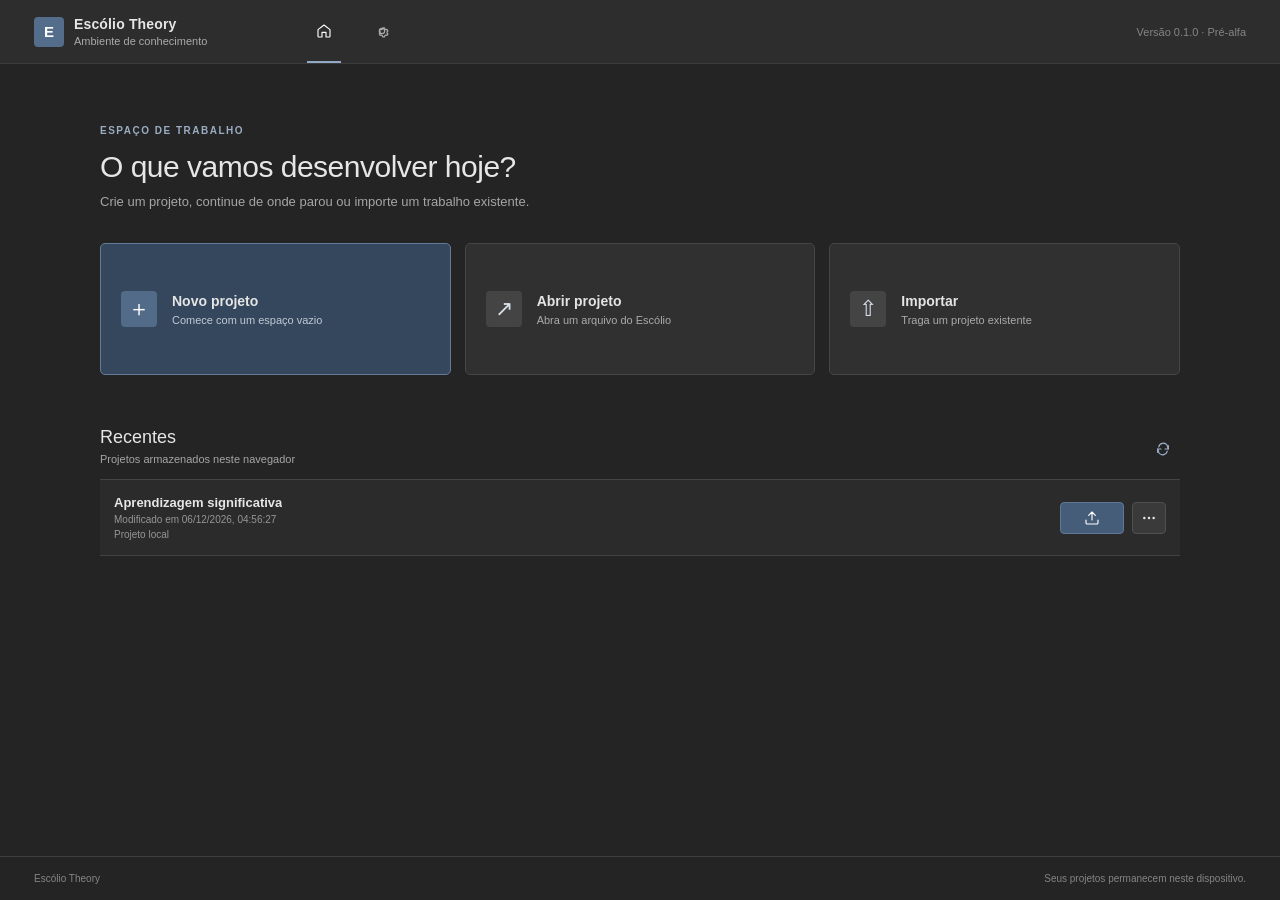
==== commit aadde052: "Integra sistema global de ícones na aplicação" ====
--- a/index.html
+++ b/index.html
@@ -13,6 +13,7 @@
 <link rel="stylesheet" href="css/interface-adobe.css">
 <link rel="stylesheet" href="css/tela-inicial.css">
 <link rel="stylesheet" href="css/ciencias.css">
+<link rel="stylesheet" href="css/icones.css">
 </head>
 <body>
 <section id="home-screen" class="home-screen" aria-label="Tela inicial do Escólio Theory">
@@ -124,5 +125,6 @@
 <script src="js/imagens-offline.js"></script>
 <script src="js/projetos-offline.js"></script>
 <script src="js/app.js"></script>
+<script src="js/icones.js"></script>
 </body>
 </html>
--- a/css/icones.css
+++ b/css/icones.css
@@ -0,0 +1,10 @@
+/* Sistema global de ícones SVG */
+.ui-icon{display:block;flex:0 0 16px;width:16px;height:16px;pointer-events:none}
+.icon-only-button{position:relative;display:inline-flex!important;align-items:center;justify-content:center;gap:0;min-width:34px;min-height:32px;padding:7px!important;white-space:nowrap}
+.icon-only-button .ui-icon-label{position:absolute!important;width:1px!important;height:1px!important;padding:0!important;margin:-1px!important;overflow:hidden!important;clip:rect(0,0,0,0)!important;white-space:nowrap!important;border:0!important}
+.toolbar .icon-only-button{min-width:34px;min-height:32px}
+.canvas-tools .icon-only-button{min-width:34px;padding:7px!important}
+.sidebar-actions .icon-only-button,.tool-group .icon-only-button,.pt-library-tools .icon-only-button,.pt-left-foot .icon-only-button,.es-library-tools .icon-only-button,.es-actions .icon-only-button,.es-toolbar .icon-only-button{width:100%;justify-content:center}
+button.icon-only-button:focus-visible{outline:1px solid var(--focus);outline-offset:2px}
+button.icon-only-button[disabled]{opacity:.45;cursor:not-allowed}
+@media(max-width:760px){.icon-only-button{min-width:32px;min-height:32px}}
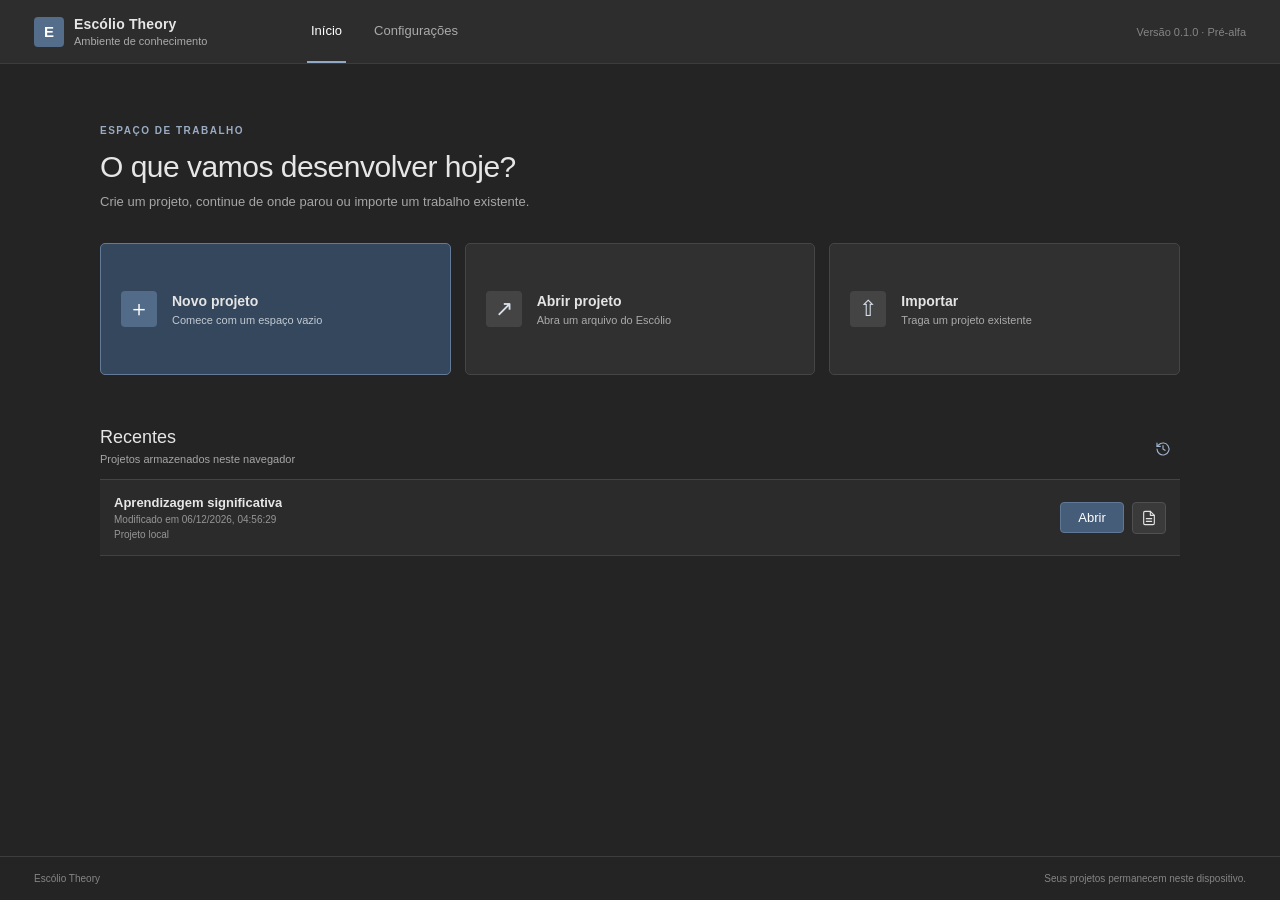
==== commit 2bd5885b: "Atualizar comando de enquadramento do canvas" ====
--- a/index.html
+++ b/index.html
@@ -86,7 +86,7 @@
     <div class="tool-group"><h3>Criação</h3><button class="action" id="tool-add-node">＋ Novo conceito</button><button class="action" id="tool-add-folder">＋ Nova pasta</button></div>
     <div class="tool-group"><h3>Edição</h3><button class="action" id="tool-duplicate">Duplicar selecionado</button><button class="action" id="tool-delete">Excluir selecionado</button></div>
     <div class="tool-group"><h3>Histórico</h3><div class="tool-row"><button id="tool-undo">↶ Desfazer</button><button id="tool-redo">↷ Refazer</button></div></div>
-    <div class="tool-group"><h3>Visualização</h3><div class="tool-row"><button id="zoom-in">＋ Aproximar</button><button id="zoom-out">− Afastar</button></div><button class="action" id="zoom-reset">Ajustar visualização</button></div>
+    <div class="tool-group"><h3>Visualização</h3><div class="tool-row"><button id="zoom-in">＋ Aproximar</button><button id="zoom-out">− Afastar</button></div><button class="action" id="zoom-reset" title="Enquadrar todos os elementos">Ajustar visualização</button></div>
     <p class="hint">As ações contextuais dependem do elemento selecionado.</p>
   </section>
   <section class="panel-content" id="panel-shapes" hidden>
--- a/css/app.css
+++ b/css/app.css
@@ -124,3 +124,9 @@
 .code-input::selection{background:#526d9180}
 .tok-keyword{color:#c792ea}.tok-string{color:#c3e88d}.tok-comment{color:#718096;font-style:italic}.tok-number{color:#f78c6c}.tok-function{color:#82aaff}.tok-variable{color:#f0c674}.tok-operator{color:#89ddff}
 .node.selected .code-node{outline:2px solid #8fb4e8}
+
+/* Navegação do espaço de trabalho infinito */
+.canvas-wrap{background-image:none;}
+.map{cursor:default;}
+.map.panning{cursor:grabbing;}
+.world-grid{pointer-events:none;}
--- a/css/icones.css
+++ b/css/icones.css
@@ -4,7 +4,9 @@
 .icon-only-button .ui-icon-label{position:absolute!important;width:1px!important;height:1px!important;padding:0!important;margin:-1px!important;overflow:hidden!important;clip:rect(0,0,0,0)!important;white-space:nowrap!important;border:0!important}
 .toolbar .icon-only-button{min-width:34px;min-height:32px}
 .canvas-tools .icon-only-button{min-width:34px;padding:7px!important}
-.sidebar-actions .icon-only-button,.tool-group .icon-only-button,.pt-library-tools .icon-only-button,.pt-left-foot .icon-only-button,.es-library-tools .icon-only-button,.es-actions .icon-only-button,.es-toolbar .icon-only-button{width:100%;justify-content:center}
+.sidebar-actions{grid-template-columns:repeat(3,minmax(0,1fr));gap:5px}
+.sidebar-actions .icon-only-button{width:100%;justify-content:center}
+.tool-group .icon-only-button,.pt-library-tools .icon-only-button,.pt-left-foot .icon-only-button,.es-library-tools .icon-only-button,.es-actions .icon-only-button,.es-toolbar .icon-only-button{width:auto;justify-content:center;margin:3px 4px 3px 0}
 button.icon-only-button:focus-visible{outline:1px solid var(--focus);outline-offset:2px}
 button.icon-only-button[disabled]{opacity:.45;cursor:not-allowed}
 @media(max-width:760px){.icon-only-button{min-width:32px;min-height:32px}}
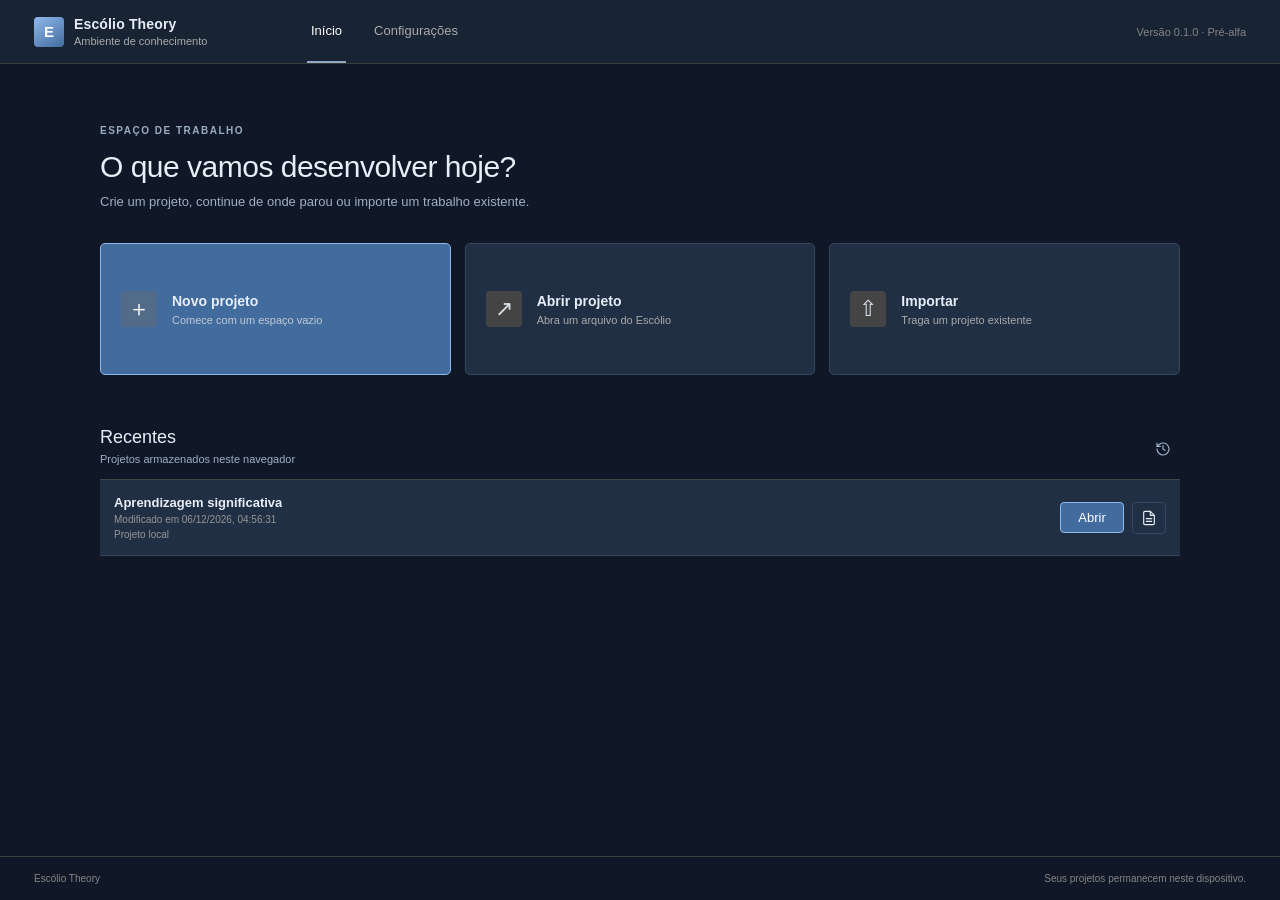
==== commit ebe18465: "feat(themes): add theme customization center" ====
--- a/index.html
+++ b/index.html
@@ -14,6 +14,9 @@
 <link rel="stylesheet" href="css/tela-inicial.css">
 <link rel="stylesheet" href="css/ciencias.css">
 <link rel="stylesheet" href="css/icones.css">
+<link id="escolio-theme-stylesheet" rel="stylesheet" href="themes/dark/midnight.css">
+<link rel="stylesheet" href="themes/base.css">
+<link rel="stylesheet" href="css/temas-configuracao.css">
 </head>
 <body>
 <section id="home-screen" class="home-screen" aria-label="Tela inicial do Escólio Theory">
@@ -24,7 +27,27 @@
 <button class="home-action" id="home-open-project"><span class="home-action-icon">↗</span><strong>Abrir projeto</strong><small>Abra um arquivo do Escólio</small></button>
 <button class="home-action" id="home-import-project"><span class="home-action-icon">⇧</span><strong>Importar</strong><small>Traga um projeto existente</small></button>
 </div><div class="home-section-head"><div><h2>Recentes</h2><p>Projetos armazenados neste navegador</p></div><button id="home-refresh-recent" class="home-text-button">Atualizar lista</button></div><div id="home-recent-list" class="home-recent-list"></div><div id="home-empty-recent" class="home-empty" hidden><strong>Nenhum projeto recente</strong><p>Crie um projeto novo ou importe um arquivo para começar.</p></div></section>
-<section id="home-settings-view" class="home-view home-settings-view" hidden><div class="settings-heading"><span class="eyebrow">PREFERÊNCIAS DO APLICATIVO</span><h2>Configurações</h2><p>Esta área está reservada para as configurações gerais do Escólio Theory.</p></div><article class="settings-placeholder"><div class="settings-placeholder-icon">⚙</div><div><strong>Configurações em desenvolvimento</strong><p>Em uma próxima etapa, esta área reunirá aparência, comportamento, armazenamento, atalhos e preferências do programa.</p></div></article></section></main>
+<section id="home-settings-view" class="home-view home-settings-view" hidden>
+<div class="settings-heading"><span class="eyebrow">PREFERÊNCIAS DO APLICATIVO</span><h2>Central de personalização</h2><p>Escolha um tema pronto ou construa sua própria identidade visual.</p></div>
+<div class="theme-center">
+<section class="theme-library-panel">
+<div class="theme-panel-head"><h3>Biblioteca de temas</h3><span id="theme-count" class="theme-count">32 temas</span></div>
+<div class="theme-toolbar"><input id="theme-search" type="search" placeholder="Pesquisar temas..." aria-label="Pesquisar temas"><button id="theme-new" type="button">＋ Criar tema</button><button id="theme-import" type="button">Importar</button><input id="theme-import-file" type="file" accept="application/json,.json" hidden></div>
+<div class="theme-filters">
+<button type="button" class="active" data-theme-filter="all">Todos</button><button type="button" data-theme-filter="dark">Dark</button><button type="button" data-theme-filter="light">Light</button><button type="button" data-theme-filter="colors">Coloridos</button><button type="button" data-theme-filter="special">Especiais</button><button type="button" data-theme-filter="favorites">Favoritos</button><button type="button" data-theme-filter="custom">Meus temas</button>
+</div>
+<div id="theme-library" class="theme-library"></div><div id="theme-empty" class="theme-empty" hidden>Nenhum tema encontrado.</div>
+<label class="theme-scope"><input id="theme-project-scope" type="checkbox"> Aplicar o tema somente a este projeto</label>
+</section>
+<section class="theme-editor-panel">
+<div class="theme-panel-head"><h3>Editor de temas</h3><button id="theme-export" type="button">Exportar tema</button></div>
+<div class="field"><label for="theme-name">Nome do tema</label><input id="theme-name" type="text" value="Midnight"></div>
+<div class="theme-mode-row"><label for="theme-mode">Aparência</label><select id="theme-mode"><option value="dark">Escuro</option><option value="light">Claro</option></select></div>
+<div class="theme-editor-fields" id="theme-editor-fields"></div>
+<div class="theme-editor-actions"><button id="theme-save" class="primary" type="button">Salvar tema personalizado</button><button id="theme-duplicate" type="button">Duplicar</button><button id="theme-restore" type="button">Restaurar cores</button><button id="theme-delete" class="danger" type="button">Excluir</button></div>
+</section>
+</div>
+</section></main>
 <footer class="home-footer"><span>Escólio Theory</span><span>Seus projetos permanecem neste dispositivo.</span></footer></section>
 <div class="app" id="editor-app" hidden>
 <header class="topbar">
@@ -124,6 +147,8 @@
 <script src="js/ciencias-offline.js"></script>
 <script src="js/imagens-offline.js"></script>
 <script src="js/projetos-offline.js"></script>
+<script src="themes/themes.js"></script>
+<script src="themes/gerenciador.js"></script>
 <script src="js/app.js"></script>
 <script src="js/icones.js"></script>
 </body>
--- a/themes/dark/midnight.css
+++ b/themes/dark/midnight.css
@@ -0,0 +1,2 @@
+/* Tema Midnight · Escólio Theory */
+:root{color-scheme:dark;--bg:#101827;--panel:#182334;--panel2:#202f43;--line:#35465d;--text:#e8eef7;--muted:#9eafc5;--accent:#8fb8ec;--accent2:#426b9e;--danger:#c96f78;--surface-raised:#202f43;--surface-soft:#101827;--focus:#8fb8ec;}
--- a/themes/base.css
+++ b/themes/base.css
@@ -0,0 +1,19 @@
+/* Camada de compatibilidade dos temas. */
+:root{font-family:Inter,"Segoe UI",Roboto,Arial,sans-serif}
+html,body,.home-screen,.app,.workspace,.canvas-wrap,#planos-workspace,#escolios-workspace,#ciencias-workspace{background-color:var(--bg)!important;color:var(--text)}
+.home-topbar,.topbar,.canvas-head,.canvas-tools button,.status,.panel-tabs,.pt-top,.es-top{background-color:var(--panel)!important;color:var(--text)}
+.left,.right,.pt-left,.pt-right,.pt-inspector,.panel-content{background-color:var(--panel)!important;color:var(--text)}
+button,.home-action,.recent-project,.settings-placeholder,.diagram-shape-card,.pt-insert-card,.es-modal-card{background-color:var(--panel2);color:var(--text);border-color:var(--line)}
+button:hover,.nav-item:hover,.tree-row:hover,.tree-row.selected,.recent-project:hover{border-color:var(--accent);filter:brightness(1.05)}
+button.primary,.home-action-primary,.recent-open{background-color:var(--accent2)!important;border-color:var(--accent)!important;color:#fff!important}
+input,textarea,select,.field input,.field textarea,.field select,#inspector input,#inspector select,#inspector textarea{background-color:var(--bg)!important;color:var(--text)!important;border-color:var(--line)!important}
+h1,h2,h3,h4,strong,label,.brand strong,.project-name strong{color:var(--text)}
+small,p,.hint,.muted,.brand small,.home-welcome p,.settings-heading p,.home-section-head p{color:var(--muted)}
+.nav-item.active,.panel-tab.active,.pt-plan-item.active,.es-entry.active,.es-folder.active{background:var(--panel2)!important;border-color:var(--accent)!important}
+.canvas-wrap{background-image:radial-gradient(color-mix(in srgb,var(--muted) 38%,transparent) .7px,transparent .7px)!important}
+.node:not(.text-node) rect{fill:var(--panel2);stroke:var(--accent)}
+.node text{fill:var(--text)}
+.edge{stroke:var(--accent)}
+.edge-label{fill:var(--text);stroke:var(--bg)}
+.mark{background:linear-gradient(145deg,var(--accent),var(--accent2))!important}
+.toast{background:var(--panel2);color:var(--text);border-color:var(--accent)}
--- a/css/temas-configuracao.css
+++ b/css/temas-configuracao.css
@@ -0,0 +1,37 @@
+/* Central de personalização e biblioteca de temas */
+.home-settings-view{max-width:1180px!important}
+.theme-center{display:grid;grid-template-columns:minmax(0,1fr) minmax(330px,.9fr);gap:18px;align-items:start}
+.theme-library-panel,.theme-editor-panel{background:var(--panel);border:1px solid var(--line);border-radius:8px;padding:16px;min-width:0}
+.theme-panel-head{display:flex;justify-content:space-between;align-items:center;gap:12px;margin-bottom:14px}
+.theme-panel-head h3{margin:0;font-size:14px}
+.theme-toolbar{display:flex;gap:8px;flex-wrap:wrap;margin-bottom:12px}
+.theme-toolbar input{flex:1;min-width:160px}
+.theme-filters{display:flex;gap:5px;flex-wrap:wrap;margin:12px 0}
+.theme-filters button{font-size:10px;padding:6px 9px}
+.theme-filters button.active{border-color:var(--accent);background:var(--accent2);color:white}
+.theme-library{display:grid;grid-template-columns:repeat(3,minmax(0,1fr));gap:9px;max-height:440px;overflow:auto;padding:2px}
+.theme-card{position:relative;border:1px solid var(--line);border-radius:7px;padding:8px;background:var(--bg);cursor:pointer;min-width:0}
+.theme-card.active{outline:2px solid var(--accent);outline-offset:1px}
+.theme-swatches{height:55px;display:flex;overflow:hidden;border-radius:4px;margin-bottom:8px}
+.theme-swatches i{flex:1}
+.theme-card-info{display:flex;flex-direction:column;gap:3px;padding-right:22px}
+.theme-card-info strong{font-size:11px}
+.theme-card-info small{font-size:9px;color:var(--muted)}
+.theme-favorite{position:absolute;right:5px;bottom:6px;border:0;background:transparent;padding:2px 5px;font-size:17px;color:var(--accent)}
+.theme-count{font-size:10px;color:var(--muted)}
+.theme-empty{padding:24px;text-align:center;color:var(--muted);font-size:12px}
+.theme-scope{display:flex;align-items:center;gap:8px;padding:11px 0;border-top:1px solid var(--line);margin-top:12px;font-size:11px;color:var(--muted)}
+.theme-editor-fields{max-height:480px;overflow:auto;padding-right:4px}
+.theme-editor-group{border-bottom:1px solid var(--line);padding:10px 0}
+.theme-editor-group h3{font-size:11px;margin:0 0 9px;color:var(--accent)}
+.theme-color-row{display:grid;grid-template-columns:minmax(105px,1fr) 38px minmax(135px,1.3fr);gap:8px;align-items:center;padding:5px 0}
+.theme-color-row label{font-size:10px;color:var(--text)}
+.theme-color-row input[type=color]{width:36px;height:30px;padding:2px;border:1px solid var(--line);background:var(--panel2);border-radius:5px}
+.theme-color-values{display:grid;grid-template-columns:1fr;gap:2px;min-width:0}
+.theme-color-values input{width:100%;min-width:0;padding:5px;border:1px solid var(--line);border-radius:4px;background:var(--bg);color:var(--text);font-size:10px}
+.theme-color-values small{font-size:8px;color:var(--muted)}
+.theme-editor-actions{display:flex;gap:6px;flex-wrap:wrap;margin-top:12px}
+.theme-editor-actions button{font-size:10px}
+.theme-mode-row{display:flex;align-items:center;gap:8px;margin:9px 0;font-size:10px}
+@media(max-width:1000px){.theme-center{grid-template-columns:1fr}.theme-library{grid-template-columns:repeat(3,minmax(0,1fr))}}
+@media(max-width:600px){.theme-library{grid-template-columns:repeat(2,minmax(0,1fr))}.theme-color-row{grid-template-columns:1fr 38px}.theme-color-values{grid-column:1/-1}}
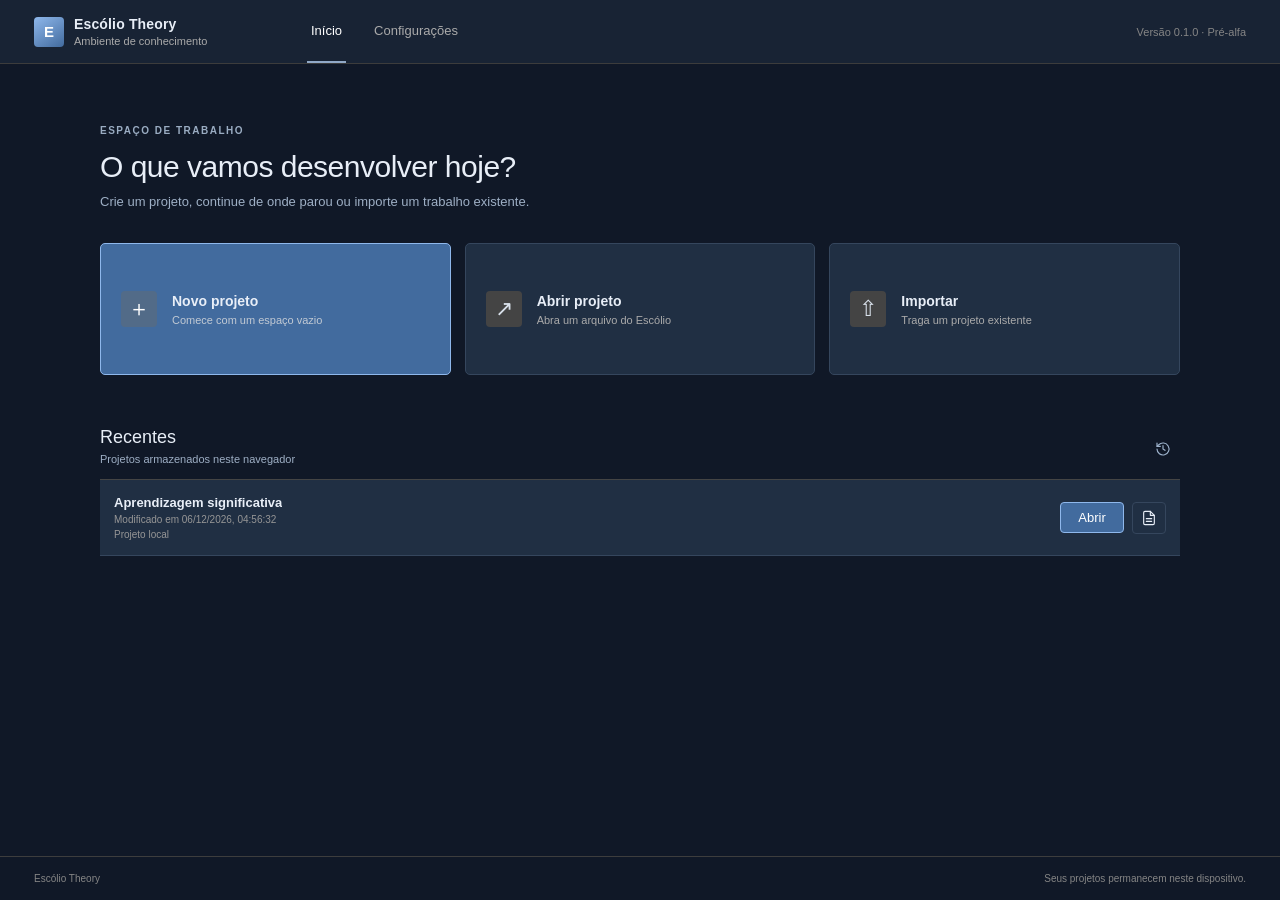
==== commit f5cef1ea: "feat(themes): add live theme preview" ====
--- a/index.html
+++ b/index.html
@@ -43,6 +43,7 @@
 <div class="theme-panel-head"><h3>Editor de temas</h3><button id="theme-export" type="button">Exportar tema</button></div>
 <div class="field"><label for="theme-name">Nome do tema</label><input id="theme-name" type="text" value="Midnight"></div>
 <div class="theme-mode-row"><label for="theme-mode">Aparência</label><select id="theme-mode"><option value="dark">Escuro</option><option value="light">Claro</option></select></div>
+<div class="theme-live-preview"><div class="theme-preview-top"><span>Escólio ⌬ Theory</span><span>Pré-visualização</span></div><div class="theme-preview-body"><aside><i></i><i></i><i></i></aside><div><strong>Conhecimento conectado</strong><p>Uma amostra de texto para visualizar contraste e hierarquia.</p><button type="button">Ação principal</button></div></div></div>
 <div class="theme-editor-fields" id="theme-editor-fields"></div>
 <div class="theme-editor-actions"><button id="theme-save" class="primary" type="button">Salvar tema personalizado</button><button id="theme-duplicate" type="button">Duplicar</button><button id="theme-restore" type="button">Restaurar cores</button><button id="theme-delete" class="danger" type="button">Excluir</button></div>
 </section>
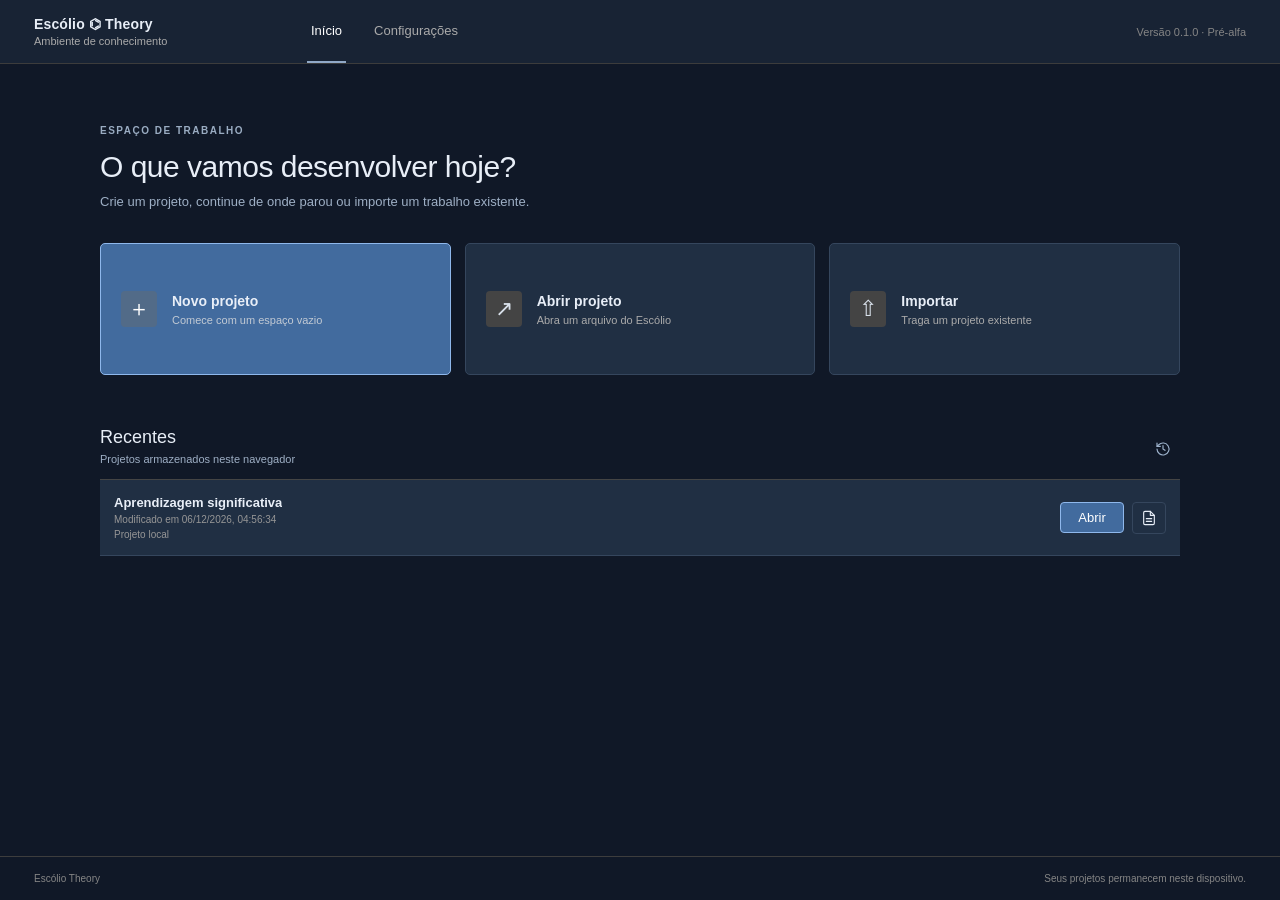
==== commit 945de173: "feat: adicionar símbolo à marca Escólio Theory" ====
--- a/index.html
+++ b/index.html
@@ -20,7 +20,7 @@
 </head>
 <body>
 <section id="home-screen" class="home-screen" aria-label="Tela inicial do Escólio Theory">
-<header class="home-topbar"><div class="brand"><div class="mark">E</div><div><strong>Escólio Theory</strong><small>Ambiente de conhecimento</small></div></div><nav class="home-nav" aria-label="Navegação inicial"><button class="active" data-home-view="start">Início</button><button data-home-view="settings">Configurações</button></nav><span class="home-version">Versão 0.1.0 · Pré-alfa</span></header>
+<header class="home-topbar"><div class="brand"><div><strong>Escólio <span class="brand-symbol" aria-label="símbolo">⌬</span> Theory</strong><small>Ambiente de conhecimento</small></div></div><nav class="home-nav" aria-label="Navegação inicial"><button class="active" data-home-view="start">Início</button><button data-home-view="settings">Configurações</button></nav><span class="home-version">Versão 0.1.0 · Pré-alfa</span></header>
 <main class="home-main"><section class="home-welcome"><div><span class="eyebrow">ESPAÇO DE TRABALHO</span><h1>O que vamos desenvolver hoje?</h1><p>Crie um projeto, continue de onde parou ou importe um trabalho existente.</p></div></section>
 <section id="home-start-view" class="home-view"><div class="home-actions">
 <button class="home-action home-action-primary" id="home-new-project"><span class="home-action-icon">＋</span><strong>Novo projeto</strong><small>Comece com um espaço vazio</small></button>
--- a/themes/base.css
+++ b/themes/base.css
@@ -17,3 +17,14 @@
 .edge-label{fill:var(--text);stroke:var(--bg)}
 .mark{background:linear-gradient(145deg,var(--accent),var(--accent2))!important}
 .toast{background:var(--panel2);color:var(--text);border-color:var(--accent)}
+
+/* Tokens adicionais do editor visual */
+.canvas-wrap{background-color:var(--canvas,var(--bg))!important}
+.canvas-head,.canvas-tools button,.status,.panel-tabs{background-color:var(--menu,var(--panel))!important}
+button:hover{background-color:var(--buttonHover,var(--panel2))}
+button:focus-visible,input:focus-visible,select:focus-visible,textarea:focus-visible{outline-color:var(--focus,var(--accent))}
+.nav-item.active,.panel-tab.active,.pt-plan-item.active,.es-entry.active,.es-folder.active{box-shadow:inset 2px 0 var(--selection,var(--accent))}
+.node:not(.text-node) rect{fill:var(--node,var(--panel2));stroke:var(--borderStrong,var(--accent))}
+.node:not(.text-node).selected rect{stroke:var(--selection,var(--accent))}
+.edge{stroke:var(--edge,var(--accent))}
+.node .connection-port{fill:var(--icon,var(--muted))}
--- a/css/temas-configuracao.css
+++ b/css/temas-configuracao.css
@@ -35,3 +35,14 @@
 .theme-mode-row{display:flex;align-items:center;gap:8px;margin:9px 0;font-size:10px}
 @media(max-width:1000px){.theme-center{grid-template-columns:1fr}.theme-library{grid-template-columns:repeat(3,minmax(0,1fr))}}
 @media(max-width:600px){.theme-library{grid-template-columns:repeat(2,minmax(0,1fr))}.theme-color-row{grid-template-columns:1fr 38px}.theme-color-values{grid-column:1/-1}}
+
+.home-main{overflow:auto;min-height:0}
+.theme-live-preview{border:1px solid var(--line);border-radius:6px;overflow:hidden;margin:12px 0;background:var(--bg);color:var(--text)}
+.theme-preview-top{display:flex;justify-content:space-between;padding:8px 10px;background:var(--panel);border-bottom:1px solid var(--line);font-size:9px;color:var(--muted)}
+.theme-preview-body{display:flex;gap:12px;padding:12px;min-height:105px}
+.theme-preview-body aside{width:48px;display:grid;align-content:start;gap:8px;padding:8px;background:var(--panel);border-radius:4px}
+.theme-preview-body aside i{height:5px;border-radius:4px;background:var(--muted);opacity:.7}
+.theme-preview-body>div{flex:1;min-width:0}
+.theme-preview-body strong{font-size:11px}
+.theme-preview-body p{font-size:9px;color:var(--muted);margin:6px 0 10px}
+.theme-preview-body button{font-size:9px;padding:5px 8px;background:var(--accent2);border-color:var(--accent);color:white}
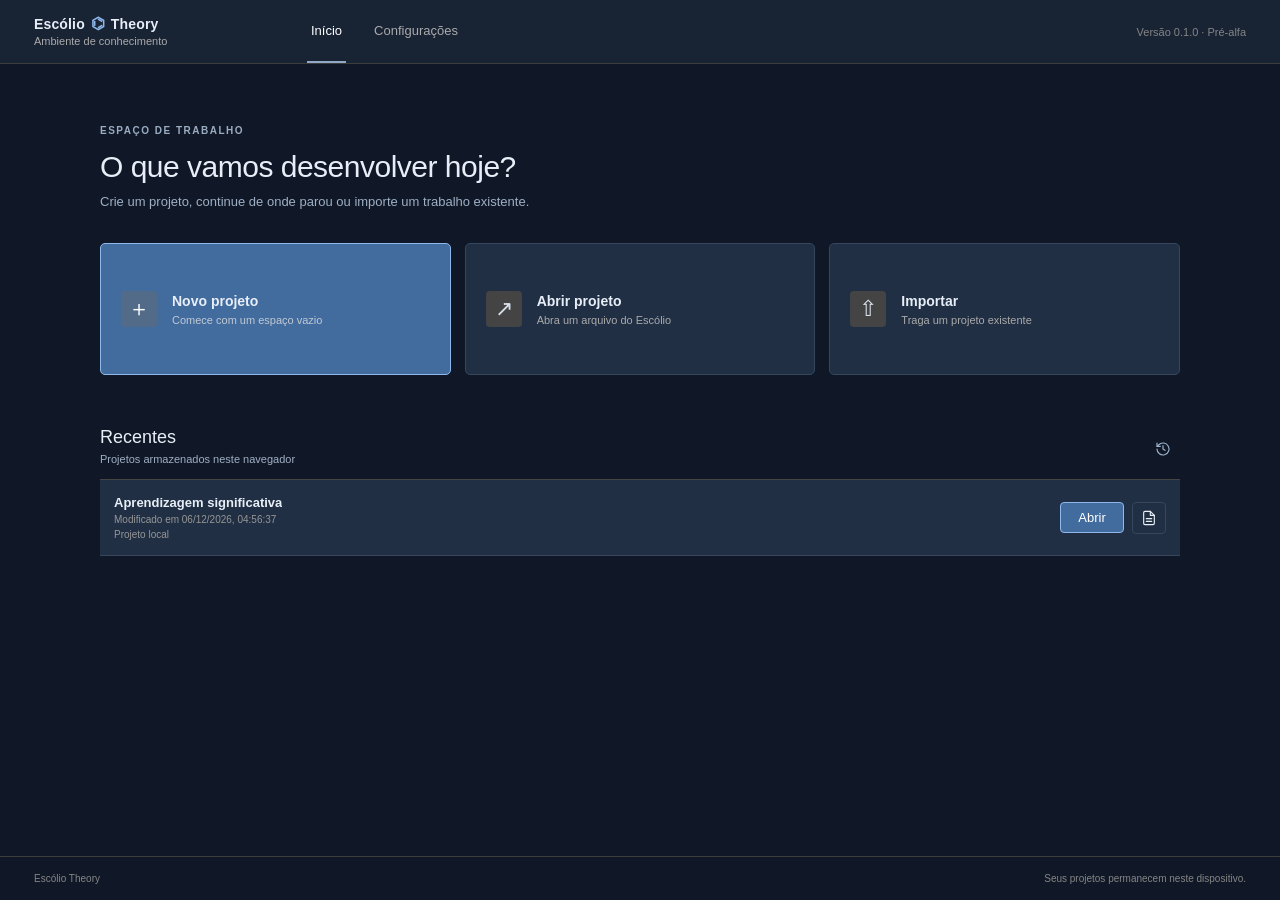
==== commit 0883ffa9: "feat: aplicar símbolo também no editor" ====
--- a/index.html
+++ b/index.html
@@ -52,7 +52,7 @@
 <footer class="home-footer"><span>Escólio Theory</span><span>Seus projetos permanecem neste dispositivo.</span></footer></section>
 <div class="app" id="editor-app" hidden>
 <header class="topbar">
-  <div class="brand"><div class="mark">E</div><div><strong>Escólio Theory</strong><small>Ambiente de conhecimento</small></div></div>
+  <div class="brand"><div><strong>Escólio <span class="brand-symbol" aria-label="símbolo">⌬</span> Theory</strong><small>Ambiente de conhecimento</small></div></div>
   <div class="project-name"><button id="back-to-home" class="home-return" title="Voltar à tela inicial">⌂ Início</button><span>Projeto: <strong id="project-title">Carregando…</strong></span></div>
   <nav class="toolbar" aria-label="Ações do projeto">
     <button id="undo" title="Desfazer (Ctrl+Z)">↶</button><button id="redo" title="Refazer">↷</button>
--- a/css/app.css
+++ b/css/app.css
@@ -1,7 +1,7 @@
 /* Escólio Theory · interface inicial · licença a definir */
 :root{color-scheme:dark;--bg:#10151d;--panel:#171f2b;--panel2:#1d2836;--line:#2c394a;--text:#e8edf4;--muted:#9ba9ba;--accent:#6f91c5;--accent2:#2b4c7e;--danger:#bd6868;--shadow:0 18px 50px #0005;font-family:Inter,ui-sans-serif,system-ui,-apple-system,"Segoe UI",sans-serif}
 *{box-sizing:border-box}body{margin:0;background:var(--bg);color:var(--text);height:100vh;overflow:hidden}button,input,textarea,select{font:inherit}button{cursor:pointer;border:1px solid var(--line);border-radius:8px;background:var(--panel2);color:var(--text);padding:9px 12px}button:hover{border-color:var(--accent);background:#26364a}button.primary{background:var(--accent2);border-color:#466a9c}button.danger{color:#e6a0a0}button:disabled{opacity:.4;cursor:not-allowed}
-.app{height:100vh;display:grid;grid-template-rows:64px 1fr}.topbar{display:flex;align-items:center;gap:18px;padding:0 20px;border-bottom:1px solid var(--line);background:#131b26}.brand{display:flex;align-items:center;gap:11px;min-width:245px}.mark{width:31px;height:31px;border-radius:9px;background:linear-gradient(145deg,#7797c8,#2b4c7e);display:grid;place-items:center;font-weight:800;color:white}.brand strong{display:block;font-size:14px;letter-spacing:.2px}.brand small{color:var(--muted);font-size:11px}.project-name{flex:1;min-width:100px;color:var(--muted);font-size:13px}.toolbar{display:flex;gap:7px;align-items:center}.workspace{display:grid;grid-template-columns:250px minmax(0,1fr) 290px;min-height:0}.left,.right{background:var(--panel);padding:18px 16px;overflow:auto}.left{border-right:1px solid var(--line)}.right{border-left:1px solid var(--line)}.section-label{font-size:10px;text-transform:uppercase;letter-spacing:1.2px;color:var(--muted);font-weight:700;margin:5px 0 13px}.left p,.hint{font-size:12px;line-height:1.55;color:var(--muted)}.left .action{width:100%;text-align:left;margin:4px 0}.left .action span{color:var(--muted);float:right}.stat{border-top:1px solid var(--line);margin-top:20px;padding-top:15px;display:grid;grid-template-columns:1fr 1fr;gap:10px}.stat div{background:#111923;border:1px solid var(--line);border-radius:9px;padding:11px}.stat b{display:block;font-size:20px}.stat small{font-size:10px;color:var(--muted)}.canvas-wrap{position:relative;min-width:0;overflow:hidden;background-color:#111821;background-image:radial-gradient(#344255 1px,transparent 1px);background-size:22px 22px}.canvas-head{position:absolute;top:15px;left:18px;z-index:2;background:#151e2bdc;border:1px solid var(--line);padding:9px 12px;border-radius:9px;backdrop-filter:blur(8px)}.canvas-head b{font-size:12px;display:block}.canvas-head small{color:var(--muted);font-size:10px}.canvas-tools{position:absolute;right:16px;top:15px;z-index:2;display:flex;gap:6px}.canvas-tools button{padding:7px 10px;background:#151e2bde}.map{width:100%;height:100%;min-height:450px;touch-action:none;user-select:none}.edge{stroke:#6e829d;stroke-width:2;opacity:.8}.edge-label{fill:#aebbd0;font-size:12px;text-anchor:middle}.node{cursor:grab}.node:active{cursor:grabbing}.node:not(.text-node) rect{fill:#1c2a3b;stroke:#56739b;stroke-width:1.5;rx:12}.node:not(.text-node).selected rect{stroke:#a8c6f2;stroke-width:3;filter:drop-shadow(0 0 8px #6f91c588)}.node text{fill:#f0f4fa;font-size:14px;text-anchor:middle;pointer-events:none}.node .sub{fill:#aab8c9;font-size:10px}.empty{position:absolute;inset:0;display:grid;place-items:center;text-align:center;padding:30px;pointer-events:auto}.empty[hidden]{display:none!important}.empty div{max-width:360px;background:#151e2be8;border:1px solid var(--line);padding:25px;border-radius:14px}.empty h2{font-size:17px;margin:0 0 8px}.empty p{color:var(--muted);font-size:12px;line-height:1.6}.field{margin:13px 0}.field label{display:block;color:var(--muted);font-size:11px;margin-bottom:6px}.field input,.field textarea,.field select{width:100%;border:1px solid var(--line);border-radius:8px;background:#101720;color:var(--text);padding:9px;outline:none}.field textarea{min-height:100px;resize:vertical;line-height:1.5}.field input:focus,.field textarea:focus{border-color:var(--accent)}.right h2{font-size:14px;margin:0 0 18px}.inspector-actions{display:flex;gap:7px;flex-wrap:wrap}.inspector-actions button{font-size:11px}.status{position:absolute;bottom:12px;left:14px;font-size:10px;color:var(--muted);background:#151e2bdc;padding:6px 9px;border-radius:6px}.toast{position:fixed;bottom:20px;left:50%;transform:translateX(-50%);background:#26384d;border:1px solid #58759b;padding:10px 16px;border-radius:9px;box-shadow:var(--shadow);font-size:12px;z-index:10;display:none}.toast.show{display:block}.file-input{display:none}.footer-note{font-size:10px;color:var(--muted);line-height:1.5;margin-top:25px}
+.app{height:100vh;display:grid;grid-template-rows:64px 1fr}.topbar{display:flex;align-items:center;gap:18px;padding:0 20px;border-bottom:1px solid var(--line);background:#131b26}.brand{display:flex;align-items:center;gap:11px;min-width:245px}.mark{width:31px;height:31px;border-radius:9px;background:linear-gradient(145deg,#7797c8,#2b4c7e);display:grid;place-items:center;font-weight:800;color:white}.brand-symbol{display:inline-block;color:var(--accent,#91a9c7);font-size:1.12em;font-weight:700;line-height:0;vertical-align:-.03em;margin:0 .12em}.brand strong{display:block;font-size:14px;letter-spacing:.2px}.brand small{color:var(--muted);font-size:11px}.project-name{flex:1;min-width:100px;color:var(--muted);font-size:13px}.toolbar{display:flex;gap:7px;align-items:center}.workspace{display:grid;grid-template-columns:250px minmax(0,1fr) 290px;min-height:0}.left,.right{background:var(--panel);padding:18px 16px;overflow:auto}.left{border-right:1px solid var(--line)}.right{border-left:1px solid var(--line)}.section-label{font-size:10px;text-transform:uppercase;letter-spacing:1.2px;color:var(--muted);font-weight:700;margin:5px 0 13px}.left p,.hint{font-size:12px;line-height:1.55;color:var(--muted)}.left .action{width:100%;text-align:left;margin:4px 0}.left .action span{color:var(--muted);float:right}.stat{border-top:1px solid var(--line);margin-top:20px;padding-top:15px;display:grid;grid-template-columns:1fr 1fr;gap:10px}.stat div{background:#111923;border:1px solid var(--line);border-radius:9px;padding:11px}.stat b{display:block;font-size:20px}.stat small{font-size:10px;color:var(--muted)}.canvas-wrap{position:relative;min-width:0;overflow:hidden;background-color:#111821;background-image:radial-gradient(#344255 1px,transparent 1px);background-size:22px 22px}.canvas-head{position:absolute;top:15px;left:18px;z-index:2;background:#151e2bdc;border:1px solid var(--line);padding:9px 12px;border-radius:9px;backdrop-filter:blur(8px)}.canvas-head b{font-size:12px;display:block}.canvas-head small{color:var(--muted);font-size:10px}.canvas-tools{position:absolute;right:16px;top:15px;z-index:2;display:flex;gap:6px}.canvas-tools button{padding:7px 10px;background:#151e2bde}.map{width:100%;height:100%;min-height:450px;touch-action:none;user-select:none}.edge{stroke:#6e829d;stroke-width:2;opacity:.8}.edge-label{fill:#aebbd0;font-size:12px;text-anchor:middle}.node{cursor:grab}.node:active{cursor:grabbing}.node:not(.text-node) rect{fill:#1c2a3b;stroke:#56739b;stroke-width:1.5;rx:12}.node:not(.text-node).selected rect{stroke:#a8c6f2;stroke-width:3;filter:drop-shadow(0 0 8px #6f91c588)}.node text{fill:#f0f4fa;font-size:14px;text-anchor:middle;pointer-events:none}.node .sub{fill:#aab8c9;font-size:10px}.empty{position:absolute;inset:0;display:grid;place-items:center;text-align:center;padding:30px;pointer-events:auto}.empty[hidden]{display:none!important}.empty div{max-width:360px;background:#151e2be8;border:1px solid var(--line);padding:25px;border-radius:14px}.empty h2{font-size:17px;margin:0 0 8px}.empty p{color:var(--muted);font-size:12px;line-height:1.6}.field{margin:13px 0}.field label{display:block;color:var(--muted);font-size:11px;margin-bottom:6px}.field input,.field textarea,.field select{width:100%;border:1px solid var(--line);border-radius:8px;background:#101720;color:var(--text);padding:9px;outline:none}.field textarea{min-height:100px;resize:vertical;line-height:1.5}.field input:focus,.field textarea:focus{border-color:var(--accent)}.right h2{font-size:14px;margin:0 0 18px}.inspector-actions{display:flex;gap:7px;flex-wrap:wrap}.inspector-actions button{font-size:11px}.status{position:absolute;bottom:12px;left:14px;font-size:10px;color:var(--muted);background:#151e2bdc;padding:6px 9px;border-radius:6px}.toast{position:fixed;bottom:20px;left:50%;transform:translateX(-50%);background:#26384d;border:1px solid #58759b;padding:10px 16px;border-radius:9px;box-shadow:var(--shadow);font-size:12px;z-index:10;display:none}.toast.show{display:block}.file-input{display:none}.footer-note{font-size:10px;color:var(--muted);line-height:1.5;margin-top:25px}
 @media(max-width:1050px){.workspace{grid-template-columns:205px minmax(0,1fr) 250px}.brand{min-width:190px}.topbar{gap:10px;padding:0 12px}.toolbar button{padding:8px;font-size:11px}}
 @media(max-width:760px){body{overflow:auto;height:auto}.app{height:auto;min-height:100vh;grid-template-rows:auto 1fr}.topbar{flex-wrap:wrap;padding:12px}.brand{min-width:0}.project-name{order:3;flex-basis:100%}.toolbar{margin-left:auto;flex-wrap:wrap}.workspace{grid-template-columns:1fr;grid-template-rows:auto minmax(520px,65vh) auto}.left{display:none}.right{border-top:1px solid var(--line)}.map{min-height:520px}}
 /* Pontos de conexão do mapa */
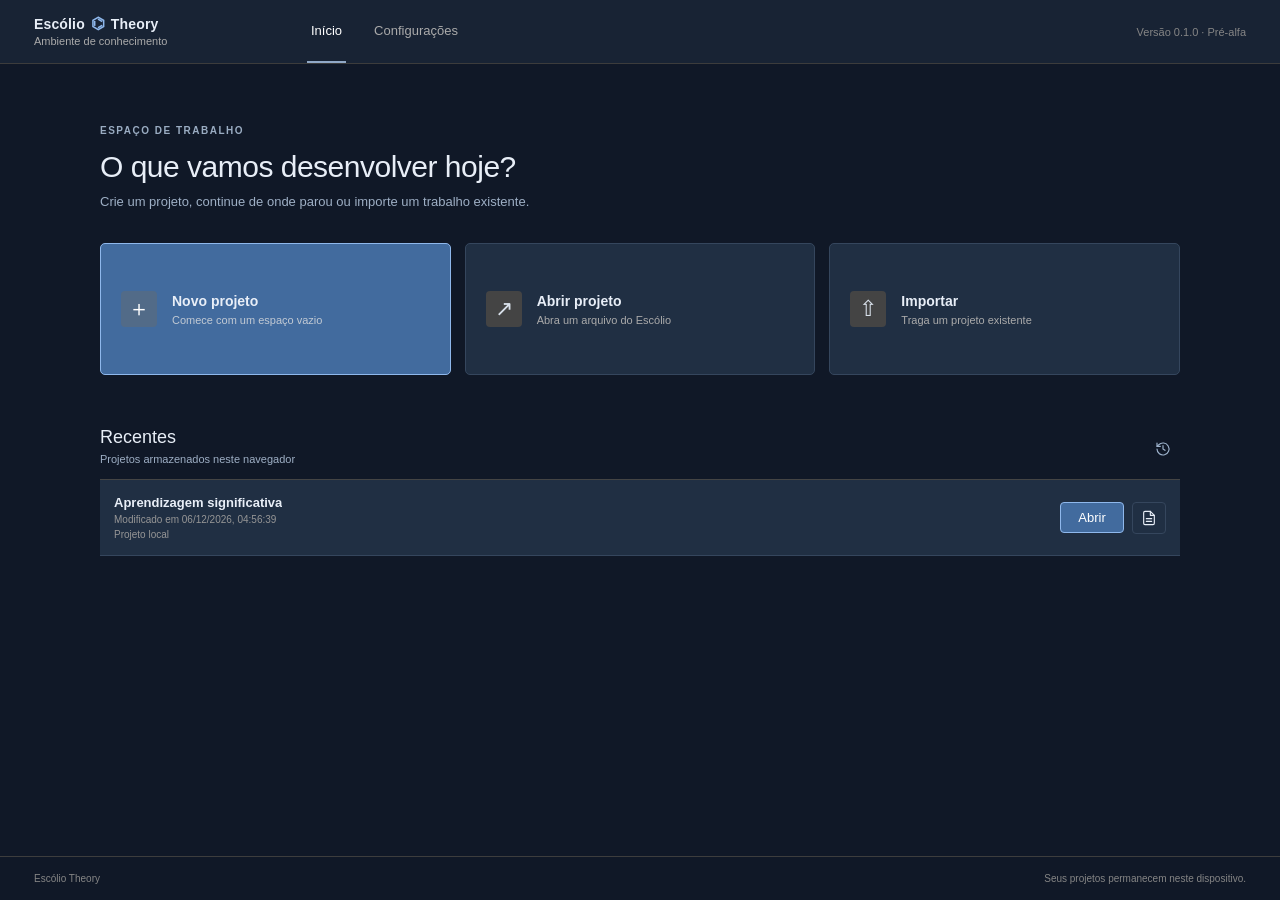
==== commit 7e822f74: "feat: carregar estilos responsivos em todos os dispositivos" ====
--- a/index.html
+++ b/index.html
@@ -17,6 +17,7 @@
 <link id="escolio-theme-stylesheet" rel="stylesheet" href="themes/dark/midnight.css">
 <link rel="stylesheet" href="themes/base.css">
 <link rel="stylesheet" href="css/temas-configuracao.css">
+<link rel="stylesheet" href="css/responsivo.css">
 </head>
 <body>
 <section id="home-screen" class="home-screen" aria-label="Tela inicial do Escólio Theory">
--- a/css/responsivo.css
+++ b/css/responsivo.css
@@ -0,0 +1,384 @@
+/* Escólio Theory · comportamento responsivo para desktop, tablet e Android */
+
+/* Evita larguras artificiais e respeita as áreas seguras de celulares. */
+html {
+  width: 100%;
+  min-width: 0;
+  min-height: 100%;
+  -webkit-text-size-adjust: 100%;
+}
+body {
+  min-width: 320px;
+  min-height: 100vh;
+  min-height: 100dvh;
+}
+button, input, textarea, select {
+  max-width: 100%;
+}
+img, svg, video, canvas {
+  max-width: 100%;
+}
+
+/* Desktop compacto e notebooks. */
+@media (max-width: 1100px) {
+  .workspace {
+    grid-template-columns: minmax(190px, 220px) minmax(0, 1fr) minmax(230px, 270px);
+  }
+  .topbar {
+    gap: 10px;
+    padding-inline: 12px;
+  }
+  .brand {
+    min-width: 170px;
+  }
+  .toolbar {
+    flex-wrap: wrap;
+    justify-content: flex-end;
+  }
+  .canvas-tools {
+    max-width: calc(100% - 28px);
+    flex-wrap: wrap;
+    justify-content: flex-end;
+  }
+}
+
+/* Tablets e celulares em orientação horizontal. */
+@media (max-width: 900px) {
+  .app {
+    min-height: 100dvh;
+    height: auto;
+    grid-template-rows: auto 1fr;
+  }
+  .topbar {
+    min-height: 56px;
+    height: auto;
+    flex-wrap: wrap;
+    padding: 9px 12px;
+  }
+  .topbar .brand {
+    flex: 0 1 auto;
+    min-width: 0;
+  }
+  .project-name {
+    flex: 1 1 180px;
+    min-width: 0;
+    flex-wrap: wrap;
+    gap: 7px;
+  }
+  .toolbar {
+    flex: 1 1 100%;
+    justify-content: flex-start;
+  }
+  .workspace {
+    min-height: 0;
+    grid-template-columns: minmax(0, 1fr);
+    grid-template-rows: auto minmax(55dvh, 1fr) auto;
+  }
+  .left {
+    display: flex;
+    max-height: 34dvh;
+    min-height: 0;
+    overflow: auto;
+    border-right: 0;
+    border-bottom: 1px solid var(--line);
+    padding: 10px 12px;
+  }
+  .navigation {
+    display: flex;
+    overflow-x: auto;
+    gap: 5px;
+    padding-bottom: 4px;
+    scrollbar-width: thin;
+  }
+  .nav-item {
+    width: auto;
+    flex: 0 0 auto;
+    white-space: nowrap;
+  }
+  .project-tree {
+    max-height: 15dvh;
+  }
+  .sidebar-actions {
+    grid-template-columns: repeat(2, minmax(0, 1fr));
+  }
+  .left .stat {
+    margin-top: 8px;
+  }
+  .canvas-wrap {
+    min-height: 55dvh;
+  }
+  .map {
+    min-height: 55dvh;
+  }
+  .right {
+    min-height: 220px;
+    max-height: 44dvh;
+    overflow: auto;
+    border-left: 0;
+    border-top: 1px solid var(--line);
+  }
+  .panel-tabs {
+    position: sticky;
+    top: 0;
+  }
+  .panel-content {
+    max-height: none;
+  }
+}
+
+/* Android e celulares estreitos. */
+@media (max-width: 600px) {
+  body {
+    overflow-x: hidden;
+    overflow-y: auto;
+  }
+  .topbar {
+    align-items: flex-start;
+    gap: 8px;
+    padding: 10px;
+  }
+  .topbar .brand strong,
+  .home-topbar .brand strong {
+    font-size: 12px;
+  }
+  .topbar .brand small,
+  .home-topbar .brand small {
+    font-size: 9px;
+  }
+  .project-name {
+    flex-basis: 100%;
+    font-size: 11px;
+  }
+  .toolbar {
+    display: flex;
+    width: 100%;
+    gap: 5px;
+  }
+  .toolbar button,
+  .canvas-tools button {
+    min-height: 38px;
+    padding: 8px 10px;
+    font-size: 11px;
+  }
+  .workspace {
+    grid-template-rows: auto minmax(58dvh, 68dvh) auto;
+  }
+  .left {
+    max-height: 31dvh;
+    padding: 8px;
+    gap: 5px;
+  }
+  .section-label {
+    margin: 4px 0 6px;
+  }
+  .navigation {
+    margin-inline: -2px;
+  }
+  .nav-item {
+    min-height: 38px;
+    padding: 8px 10px;
+    font-size: 11px;
+  }
+  .project-tree {
+    max-height: 12dvh;
+  }
+  .sidebar-actions {
+    grid-template-columns: repeat(2, minmax(0, 1fr));
+    gap: 4px;
+  }
+  .sidebar-actions .action {
+    min-height: 38px;
+    padding: 7px;
+    font-size: 10px;
+  }
+  .left .stat,
+  .footer-note {
+    display: none;
+  }
+  .canvas-wrap {
+    min-height: 58dvh;
+  }
+  .canvas-head {
+    top: 8px;
+    left: 8px;
+    padding: 7px 9px;
+  }
+  .canvas-tools {
+    top: 8px;
+    right: 8px;
+    left: auto;
+    max-width: 68%;
+    gap: 4px;
+  }
+  .canvas-tools button {
+    min-height: 34px;
+    padding: 6px 8px;
+  }
+  .diagram-tools {
+    max-width: 100%;
+  }
+  .map {
+    width: 100%;
+    height: 100%;
+    min-height: 58dvh;
+  }
+  .status {
+    left: 8px;
+    bottom: 8px;
+    max-width: calc(100% - 16px);
+    font-size: 9px;
+  }
+  .right {
+    max-height: none;
+    min-height: 0;
+    padding-bottom: env(safe-area-inset-bottom, 0px);
+  }
+  .panel-tabs {
+    padding-inline: 5px;
+  }
+  .panel-tab {
+    min-height: 42px;
+    font-size: 10px;
+  }
+  .panel-content {
+    padding: 12px;
+  }
+  .home-topbar {
+    min-height: 58px;
+    height: auto;
+    flex-wrap: wrap;
+    gap: 8px 14px;
+    padding: 10px 14px;
+  }
+  .home-topbar .brand {
+    min-width: 0;
+  }
+  .home-nav {
+    height: 38px;
+    gap: 16px;
+  }
+  .home-nav button {
+    min-height: 38px;
+    font-size: 11px;
+  }
+  .home-main {
+    width: calc(100% - 28px);
+    padding: 28px 0 36px;
+  }
+  .home-welcome h1 {
+    font-size: clamp(21px, 6vw, 27px);
+  }
+  .home-actions {
+    grid-template-columns: minmax(0, 1fr);
+    margin-bottom: 32px;
+  }
+  .home-action {
+    min-height: 82px;
+    padding: 13px;
+  }
+  .home-section-head {
+    align-items: flex-start;
+    gap: 10px;
+  }
+  .recent-project {
+    align-items: flex-start;
+    flex-wrap: wrap;
+    gap: 10px;
+  }
+  .recent-project-actions {
+    width: 100%;
+  }
+  .recent-project-actions button {
+    min-height: 38px;
+  }
+  .home-footer {
+    padding: 12px 14px;
+    padding-bottom: max(12px, env(safe-area-inset-bottom, 0px));
+    flex-wrap: wrap;
+    gap: 7px 14px;
+  }
+  .theme-center {
+    grid-template-columns: minmax(0, 1fr);
+  }
+  .theme-toolbar,
+  .theme-filters,
+  .theme-editor-actions {
+    flex-wrap: wrap;
+  }
+  .theme-toolbar input[type="search"] {
+    flex: 1 1 100%;
+    min-width: 0;
+  }
+  .theme-library {
+    grid-template-columns: repeat(auto-fit, minmax(130px, 1fr));
+  }
+  .pt-shell,
+  .es-shell,
+  .fc-shell {
+    grid-template-columns: minmax(0, 1fr);
+  }
+  .pt-left,
+  .pt-right,
+  .pt-resizer,
+  .es-left,
+  .es-right,
+  .es-resizer,
+  .fc-left,
+  .fc-right {
+    min-width: 0;
+  }
+  .pt-top,
+  .es-top,
+  .fc-top {
+    padding: 12px;
+    flex-wrap: wrap;
+    gap: 9px;
+  }
+  .pt-top-actions,
+  .es-actions,
+  .fc-actions {
+    flex-wrap: wrap;
+  }
+  .pt-editor,
+  .es-content,
+  .fc-editor {
+    width: 100%;
+    max-width: 100%;
+    padding: 14px 12px 36px;
+  }
+  .pt-meta,
+  .fc-two {
+    grid-template-columns: minmax(0, 1fr);
+  }
+  .es-metrics {
+    grid-template-columns: repeat(2, minmax(0, 1fr));
+  }
+  .es-title {
+    font-size: 21px;
+  }
+  .es-editor,
+  .es-preview {
+    min-height: 55dvh;
+  }
+  .image-library-overlay {
+    padding: 8px;
+  }
+  .image-library-modal {
+    width: 100%;
+    max-height: 94dvh;
+    padding: 12px;
+  }
+  input, select, textarea {
+    font-size: 16px;
+  }
+}
+
+/* Acessibilidade: respeita a preferência do sistema por menos movimento. */
+@media (prefers-reduced-motion: reduce) {
+  *, *::before, *::after {
+    scroll-behavior: auto !important;
+    animation-duration: .01ms !important;
+    animation-iteration-count: 1 !important;
+    transition-duration: .01ms !important;
+  }
+}
